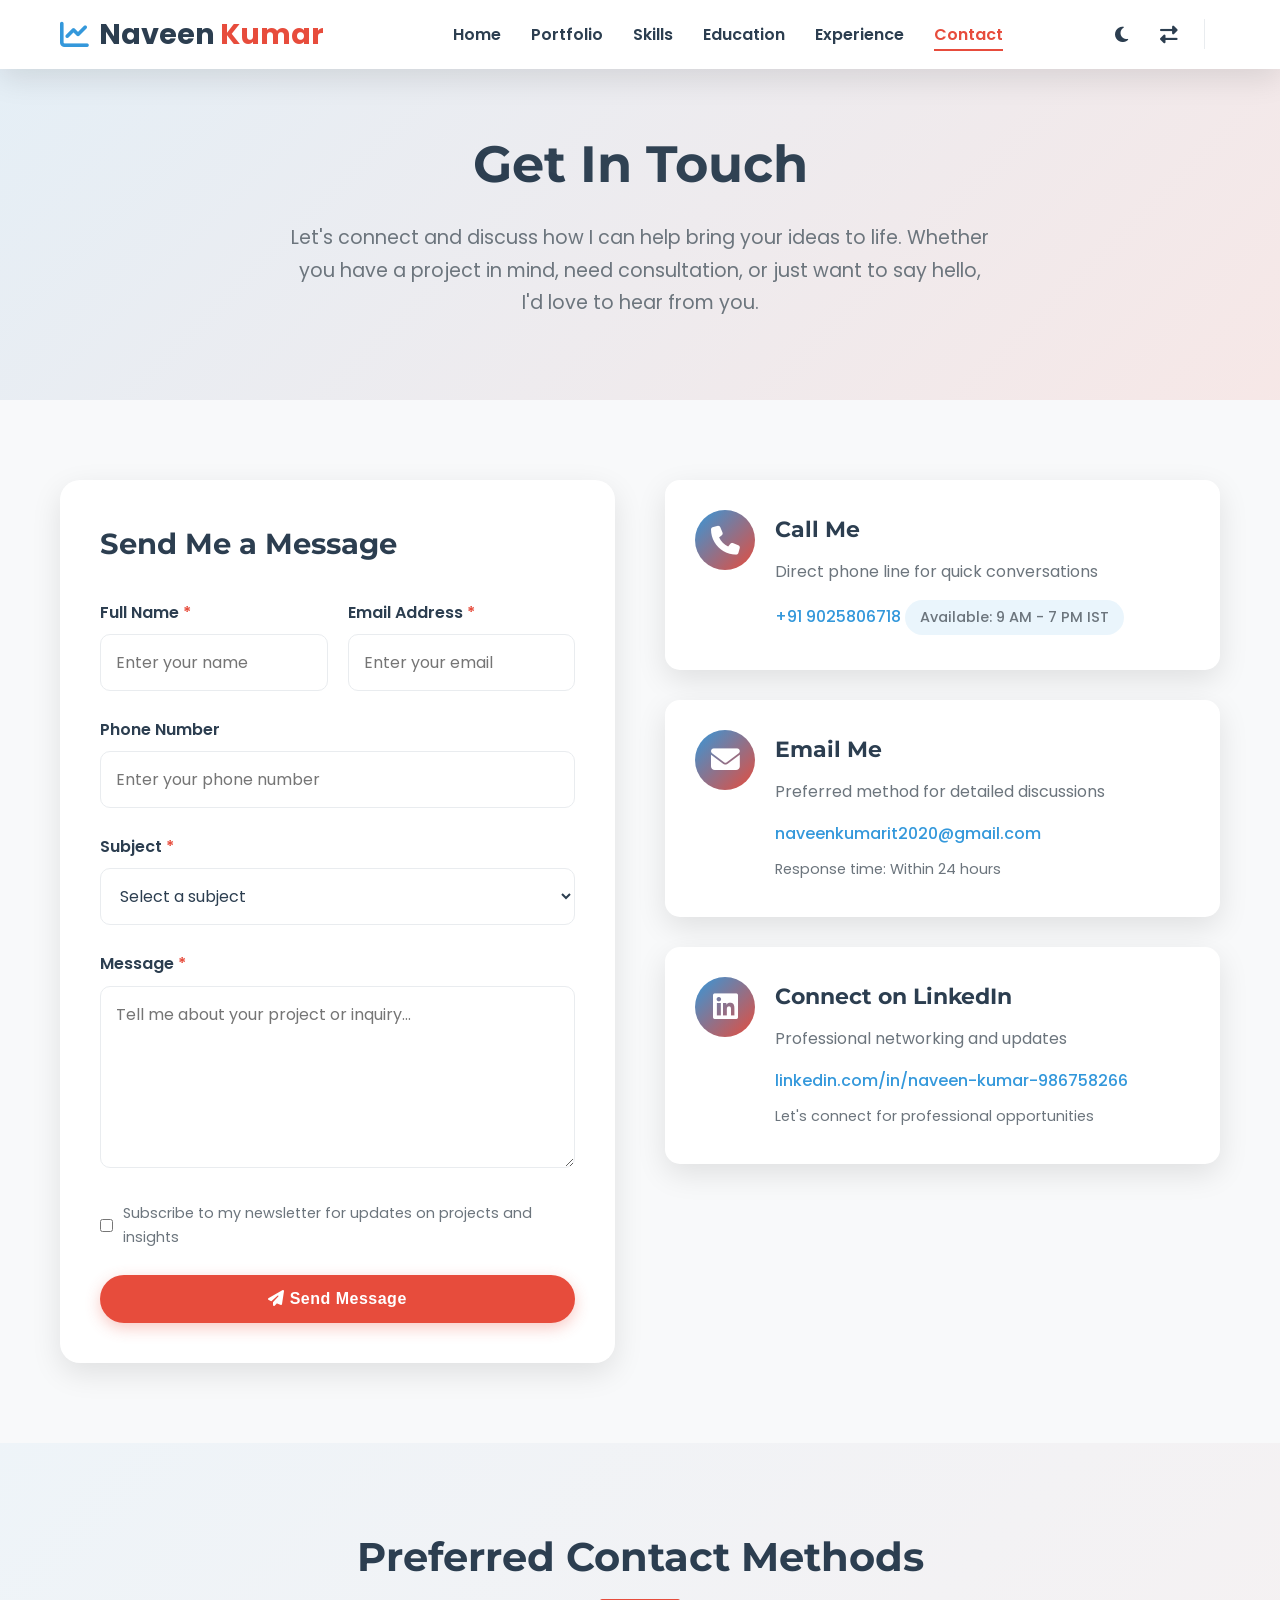
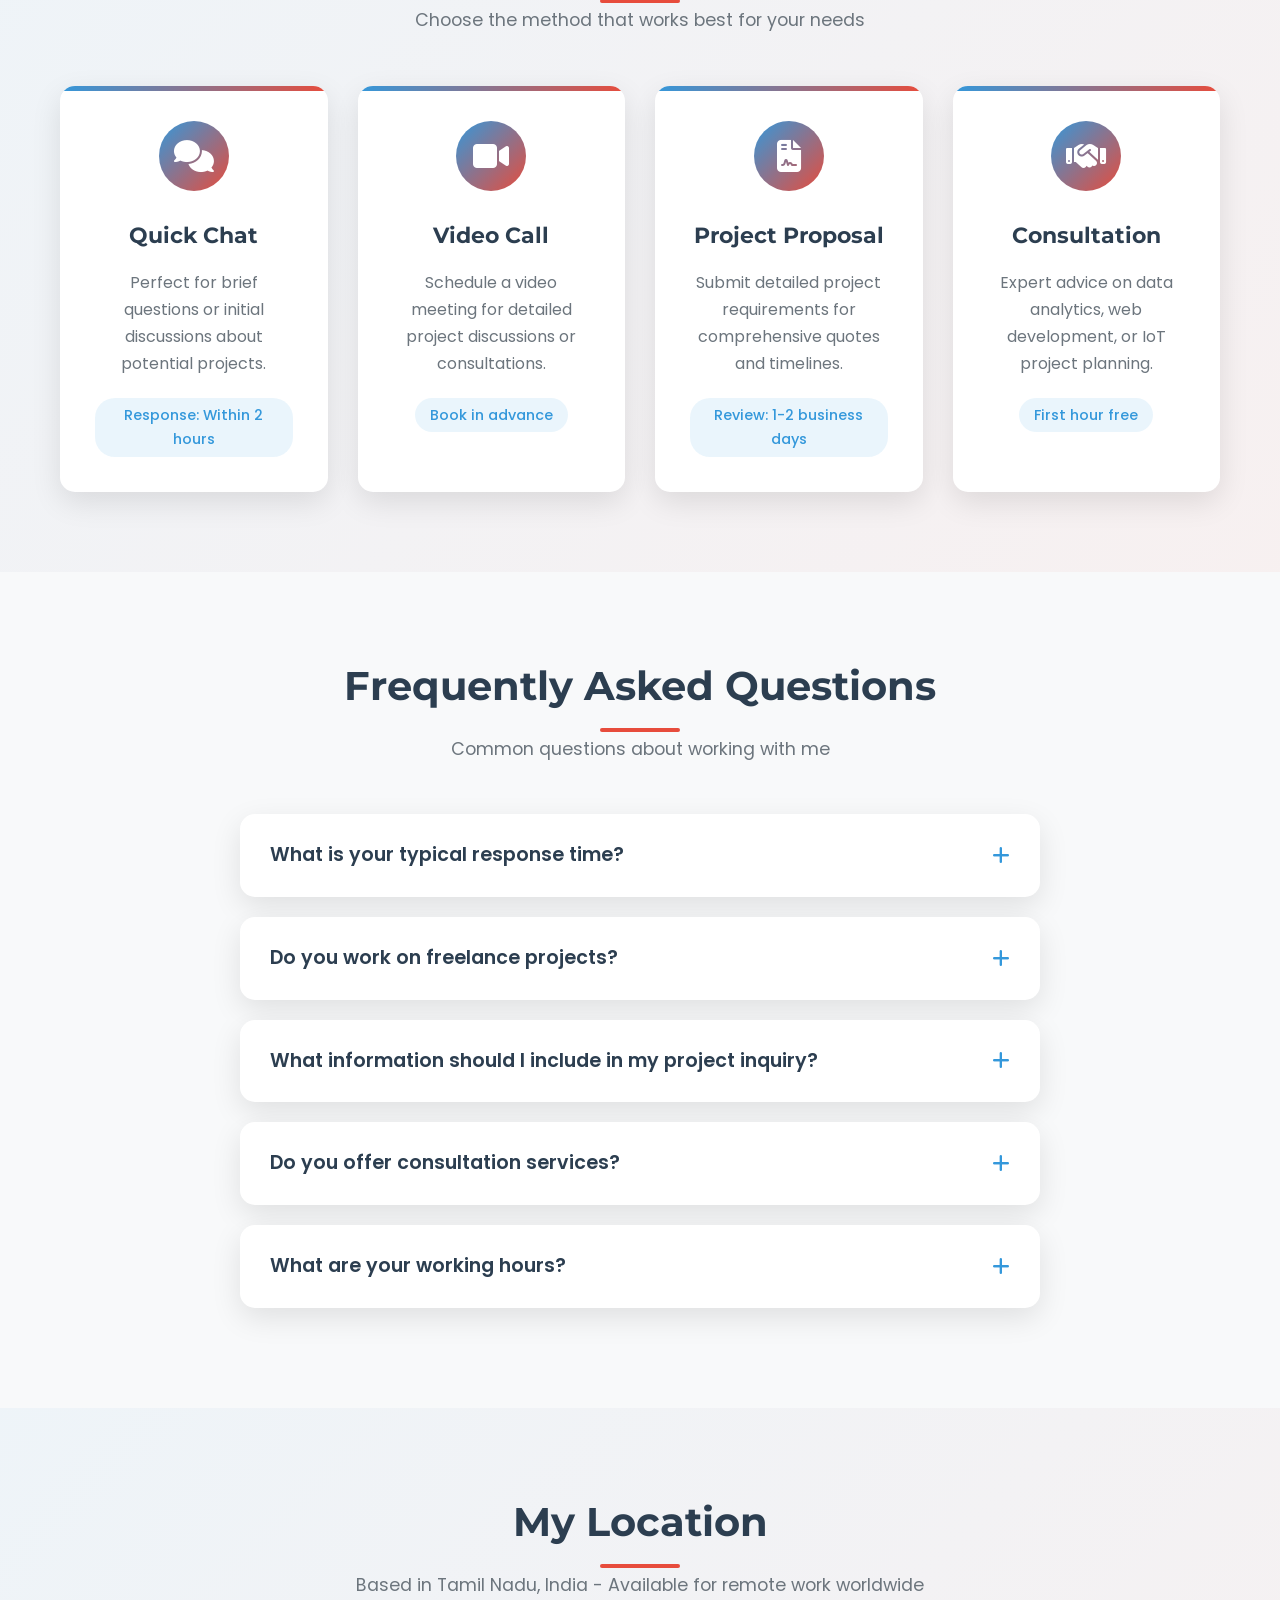
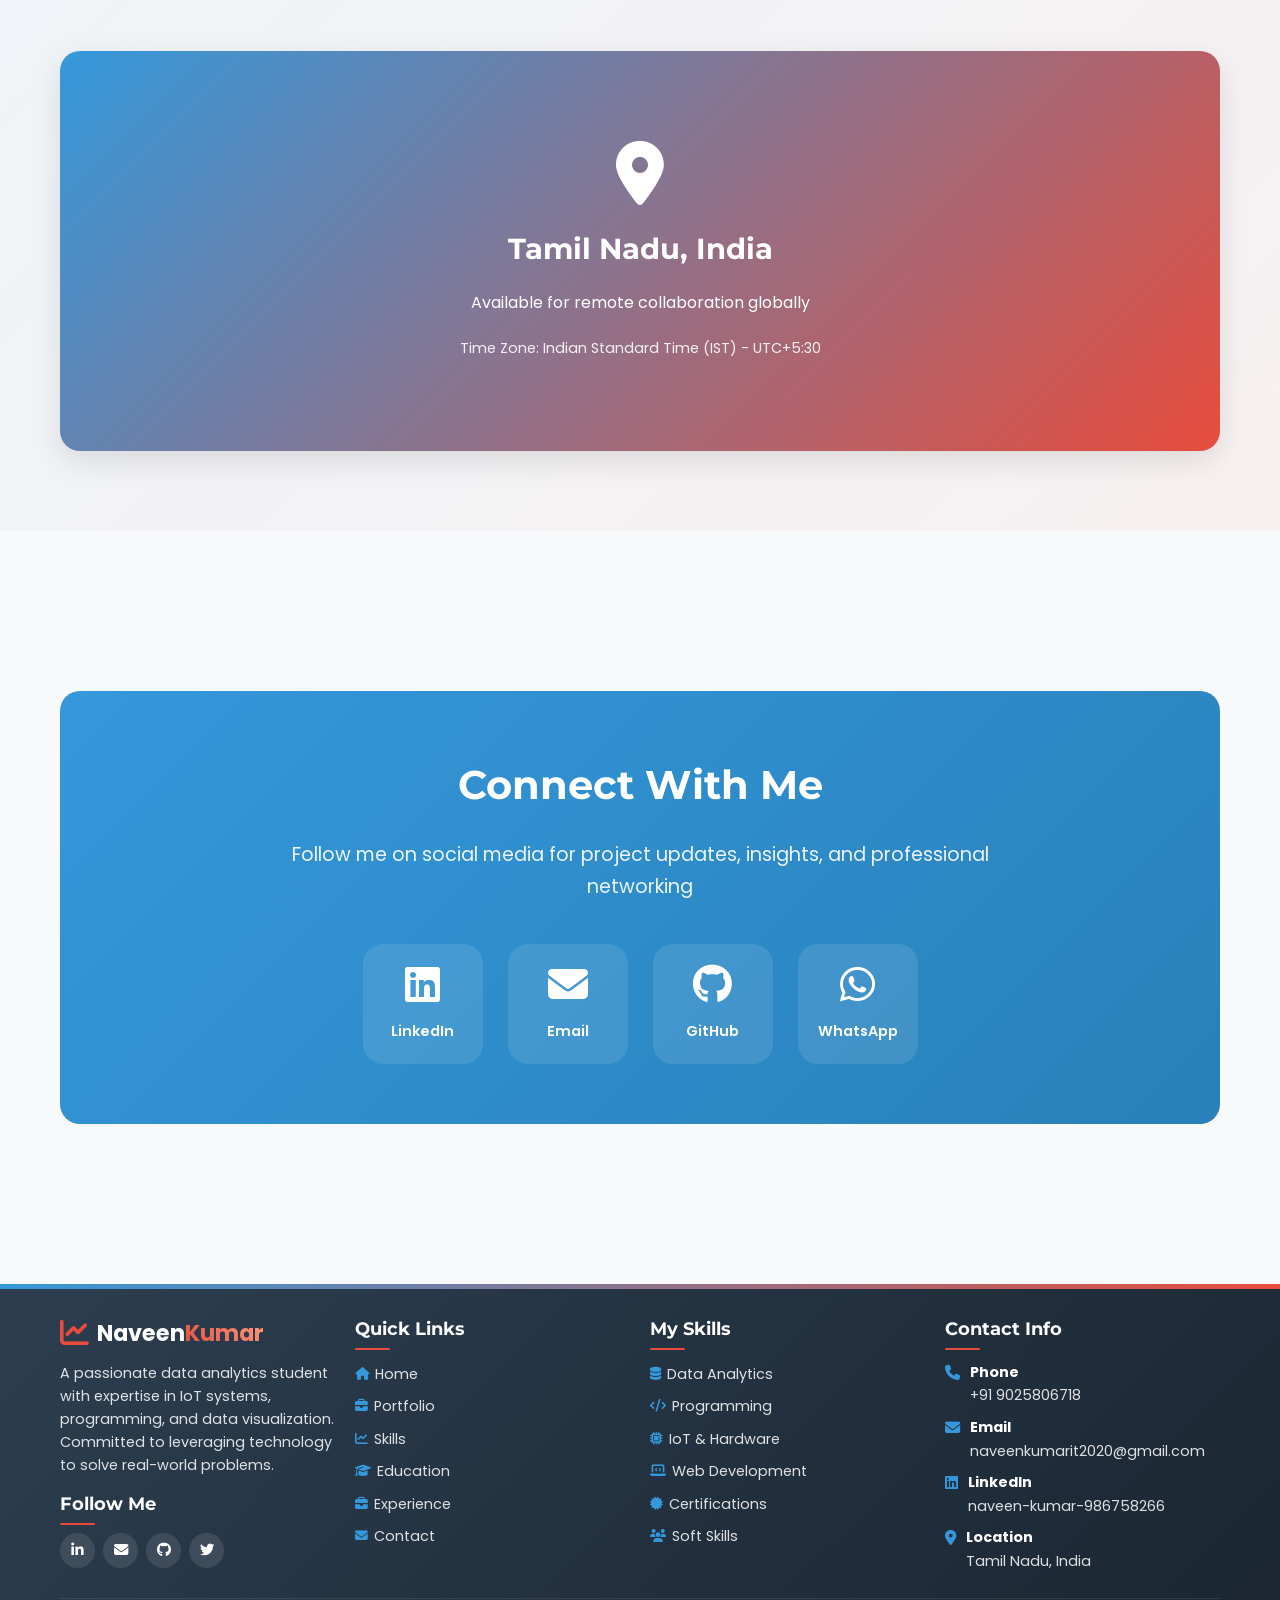
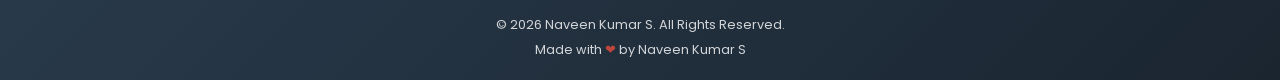
==== contact.html @ 8c33ff73 "first commit" ====
<!DOCTYPE html>
<html lang="en">
<head>
    <meta charset="UTF-8">
    <meta name="viewport" content="width=device-width, initial-scale=1.0">
    <title>Contact | Naveen Kumar S - Get In Touch</title>
    <link rel="stylesheet" href="https://cdnjs.cloudflare.com/ajax/libs/font-awesome/6.4.0/css/all.min.css">
    <link href="https://fonts.googleapis.com/css2?family=Poppins:wght@300;400;500;600;700&family=Montserrat:wght@400;500;600;700&display=swap" rel="stylesheet">
    <style>
        /* Reset and Base Styles */
        * {
            margin: 0;
            padding: 0;
            box-sizing: border-box;
        }
        
        :root {
            --primary: #2c3e50;
            --secondary: #3498db;
            --accent: #e74c3c;
            --light: #f8f9fa;
            --dark: #2c3e50;
            --gray: #6c757d;
            --light-gray: #e9ecef;
            --shadow: 0 10px 30px rgba(0, 0, 0, 0.1);
            --transition: all 0.4s cubic-bezier(0.175, 0.885, 0.32, 1.275);
            --bg-color: #f8f9fa;
            --text-color: #2c3e50;
            --card-bg: #ffffff;
        }
        
        /* Dark Mode Variables */
        [data-theme="dark"] {
            --primary: #3498db;
            --secondary: #2ecc71;
            --accent: #e74c3c;
            --light: #1a1a2e;
            --dark: #ecf0f1;
            --gray: #bdc3c7;
            --light-gray: #2d3436;
            --shadow: 0 10px 30px rgba(0, 0, 0, 0.3);
            --bg-color: #1a1a2e;
            --text-color: #ecf0f1;
            --card-bg: #16213e;
        }
        
        html {
            scroll-behavior: smooth;
        }
        
        body {
            font-family: 'Poppins', sans-serif;
            line-height: 1.7;
            color: var(--text-color);
            background-color: var(--bg-color);
            overflow-x: hidden;
            transition: background-color 0.5s ease, color 0.5s ease;
        }
        
        h1, h2, h3, h4 {
            font-family: 'Montserrat', sans-serif;
            font-weight: 700;
        }
        
        .container {
            width: 100%;
            max-width: 1200px;
            margin: 0 auto;
            padding: 0 20px;
        }
        
        /* Header & Navigation - MATCHING INDEX.HTML */
        header {
            background-color: var(--card-bg);
            box-shadow: var(--shadow);
            position: fixed;
            width: 100%;
            top: 0;
            z-index: 1000;
            backdrop-filter: blur(10px);
            animation: slideDown 0.5s ease;
            transition: background-color 0.5s ease;
        }
        
        @keyframes slideDown {
            from { transform: translateY(-100%); }
            to { transform: translateY(0); }
        }
        
        .header-container {
            display: flex;
            justify-content: space-between;
            align-items: center;
            padding: 10px 20px;
            position: relative;
        }
        
        .logo {
            font-size: 1.8rem;
            font-weight: 700;
            color: var(--primary);
            display: flex;
            align-items: center;
            text-decoration: none;
            z-index: 1002;
            flex-shrink: 0;
        }
        
        .logo span {
            color: var(--accent);
            margin-left: 5px;
        }
        
        body[dir="rtl"] .logo span {
            margin-left: 0;
            margin-right: 5px;
        }
        
        .logo i {
            margin-right: 10px;
            color: var(--secondary);
        }
        
        body[dir="rtl"] .logo i {
            margin-right: 0;
            margin-left: 10px;
        }
        
        /* Right Side Controls */
        .header-right {
            display: flex;
            align-items: center;
            gap: 10px;
        }
        
        /* Controls Container */
        .controls-container {
            display: flex;
            align-items: center;
            gap: 8px;
            margin-right: 15px;
            padding-right: 15px;
            border-right: 1px solid var(--light-gray);
            height: 30px;
        }
        
        body[dir="rtl"] .controls-container {
            margin-right: 0;
            margin-left: 15px;
            padding-right: 0;
            padding-left: 15px;
            border-right: none;
            border-left: 1px solid var(--light-gray);
        }
        
        /* Control Buttons */
        .control-btn {
            background: none;
            border: none;
            color: var(--text-color);
            font-size: 1.1rem;
            cursor: pointer;
            width: 40px;
            height: 40px;
            border-radius: 50%;
            display: flex;
            align-items: center;
            justify-content: center;
            transition: var(--transition);
            position: relative;
        }
        
        .control-btn:hover {
            background-color: rgba(52, 152, 219, 0.1);
            color: var(--secondary);
        }
        
        .control-btn.active {
            background-color: var(--secondary);
            color: white;
        }
        
        .control-btn .tooltip {
            position: absolute;
            bottom: -40px;
            left: 50%;
            transform: translateX(-50%);
            background-color: var(--card-bg);
            color: var(--text-color);
            padding: 5px 10px;
            border-radius: 5px;
            font-size: 0.8rem;
            white-space: nowrap;
            opacity: 0;
            visibility: hidden;
            transition: var(--transition);
            box-shadow: var(--shadow);
            z-index: 1001;
            pointer-events: none;
        }
        
        .control-btn:hover .tooltip {
            opacity: 1;
            visibility: visible;
            bottom: -35px;
        }
        
        /* Theme Toggle Specific */
        .theme-toggle .tooltip {
            content: 'Switch to Dark';
        }
        
        [data-theme="dark"] .theme-toggle .tooltip {
            content: 'Switch to Light';
        }
        
        /* RTL Toggle Specific */
        .rtl-toggle .tooltip {
            content: 'Switch to RTL';
        }
        
        body[dir="rtl"] .rtl-toggle .tooltip {
            content: 'Switch to LTR';
        }
        
        /* Navigation */
        nav {
            display: flex;
            align-items: center;
        }
        
        .nav-menu {
            display: flex;
            list-style: none;
            margin: 0;
            padding: 0;
        }
        
        .nav-menu li {
            margin-left: 35px;
            position: relative;
        }
        
        body[dir="rtl"] .nav-menu li {
            margin-left: 0;
            margin-right: 35px;
        }
        
        .nav-menu a {
            text-decoration: none;
            font-weight: 600;
            color: var(--text-color);
            position: relative;
            padding: 5px 0;
            font-size: 1.05rem;
            transition: var(--transition);
        }
        
        .nav-menu a::after {
            content: '';
            position: absolute;
            bottom: 0;
            left: 0;
            width: 0;
            height: 2px;
            background-color: var(--accent);
            transition: var(--transition);
        }
        
        body[dir="rtl"] .nav-menu a::after {
            left: auto;
            right: 0;
        }
        
        .nav-menu a:hover::after,
        .nav-menu a.active::after {
            width: 100%;
        }
        
        .nav-menu a:hover,
        .nav-menu a.active {
            color: var(--accent);
        }
        
        .hamburger {
            display: none;
            cursor: pointer;
            font-size: 1.5rem;
            color: var(--text-color);
            background: none;
            border: none;
            transition: var(--transition);
            z-index: 1002;
            width: 40px;
            height: 40px;
            border-radius: 50%;
            align-items: center;
            justify-content: center;
        }
        
        .hamburger:hover {
            background-color: rgba(52, 152, 219, 0.1);
            color: var(--secondary);
        }
        
        /* Page Header */
        .page-header {
            padding: 120px 0 80px;
            background: linear-gradient(135deg, rgba(52, 152, 219, 0.1) 0%, rgba(231, 76, 60, 0.1) 100%);
            text-align: center;
            position: relative;
            overflow: hidden;
        }
        
        [data-theme="dark"] .page-header {
            background: linear-gradient(135deg, rgba(52, 152, 219, 0.05) 0%, rgba(231, 76, 60, 0.05) 100%);
        }
        
        .page-header::before {
            content: '';
            position: absolute;
            top: 0;
            left: 0;
            width: 100%;
            height: 100%;
            background: url('data:image/svg+xml,<svg xmlns="http://www.w3.org/2000/svg" viewBox="0 0 100 100" preserveAspectRatio="none"><path d="M0,0 L100,0 L100,100 Z" fill="rgba(255,255,255,0.2)"/></svg>');
            background-size: cover;
            opacity: 0.1;
        }
        
        [data-theme="dark"] .page-header::before {
            opacity: 0.05;
        }
        
        .page-title {
            font-size: 3.2rem;
            margin-bottom: 15px;
            color: var(--primary);
            animation: fadeInUp 0.8s ease;
        }
        
        @keyframes fadeInUp {
            from { 
                opacity: 0; 
                transform: translateY(30px); 
            }
            to { 
                opacity: 1; 
                transform: translateY(0); 
            }
        }
        
        .page-subtitle {
            font-size: 1.2rem;
            color: var(--gray);
            max-width: 700px;
            margin: 0 auto;
            animation: fadeInUp 0.8s ease 0.2s both;
        }
        
        body[dir="rtl"] .page-subtitle {
            text-align: center;
        }
        
        /* Sections */
        .section {
            padding: 80px 0;
        }
        
        .section-light {
            background-color: var(--bg-color);
        }
        
        .section-alt {
            background: linear-gradient(135deg, rgba(52, 152, 219, 0.05) 0%, rgba(231, 76, 60, 0.05) 100%);
        }
        
        [data-theme="dark"] .section-alt {
            background: linear-gradient(135deg, rgba(52, 152, 219, 0.02) 0%, rgba(231, 76, 60, 0.02) 100%);
        }
        
        .section-title {
            font-size: 2.5rem;
            text-align: center;
            margin-bottom: 15px;
            color: var(--primary);
            position: relative;
        }
        
        .section-title::after {
            content: '';
            position: absolute;
            bottom: -12px;
            left: 50%;
            transform: translateX(-50%);
            width: 80px;
            height: 4px;
            background-color: var(--accent);
            border-radius: 2px;
        }
        
        body[dir="rtl"] .section-title::after {
            left: 50%;
            transform: translateX(-50%);
        }
        
        .section-subtitle {
            text-align: center;
            color: var(--gray);
            margin-bottom: 50px;
            font-size: 1.1rem;
            max-width: 700px;
            margin-left: auto;
            margin-right: auto;
        }
        
        /* Contact Main Section */
        .contact-main {
            display: grid;
            grid-template-columns: 1fr 1fr;
            gap: 50px;
            align-items: start;
        }
        
        /* Contact Form */
        .contact-form-container {
            background-color: var(--card-bg);
            border-radius: 20px;
            padding: 40px;
            box-shadow: var(--shadow);
            position: sticky;
            top: 100px;
        }
        
        .form-title {
            font-size: 1.8rem;
            margin-bottom: 30px;
            color: var(--primary);
        }
        
        .form-group {
            margin-bottom: 25px;
        }
        
        .form-label {
            display: block;
            margin-bottom: 8px;
            font-weight: 600;
            color: var(--text-color);
        }
        
        .form-label span {
            color: var(--accent);
        }
        
        .form-control {
            width: 100%;
            padding: 15px;
            border: 1px solid var(--light-gray);
            border-radius: 10px;
            font-size: 1rem;
            transition: var(--transition);
            font-family: 'Poppins', sans-serif;
            background-color: var(--card-bg);
            color: var(--text-color);
        }
        
        .form-control:focus {
            outline: none;
            border-color: var(--secondary);
            box-shadow: 0 0 0 3px rgba(52, 152, 219, 0.1);
        }
        
        textarea.form-control {
            resize: vertical;
            min-height: 150px;
        }
        
        .form-row {
            display: grid;
            grid-template-columns: 1fr 1fr;
            gap: 20px;
        }
        
        body[dir="rtl"] .form-row {
            direction: ltr;
        }
        
        .form-check {
            display: flex;
            align-items: center;
        }
        
        .form-check-input {
            margin-right: 10px;
            cursor: pointer;
        }
        
        .form-check-label {
            color: var(--gray);
            cursor: pointer;
            font-size: 0.9rem;
        }
        
        body[dir="rtl"] .form-check-label {
            margin-right: 30px;
        }
        
        /* Contact Info Cards */
        .contact-info-container {
            display: flex;
            flex-direction: column;
            gap: 30px;
        }
        
        .contact-card {
            background-color: var(--card-bg);
            border-radius: 15px;
            padding: 30px;
            box-shadow: var(--shadow);
            transition: var(--transition);
            display: flex;
            align-items: flex-start;
            gap: 20px;
        }
        
        body[dir="rtl"] .contact-card {
            flex-direction: row-reverse;
            text-align: right;
        }
        
        .contact-card:hover {
            transform: translateY(-10px);
            box-shadow: 0 20px 40px rgba(0, 0, 0, 0.15);
        }
        
        .contact-icon {
            width: 60px;
            height: 60px;
            background: linear-gradient(135deg, var(--secondary), var(--accent));
            border-radius: 50%;
            display: flex;
            align-items: center;
            justify-content: center;
            font-size: 1.8rem;
            color: white;
            flex-shrink: 0;
            transition: var(--transition);
        }
        
        .contact-card:hover .contact-icon {
            transform: rotate(15deg) scale(1.1);
        }
        
        .contact-content h3 {
            font-size: 1.4rem;
            margin-bottom: 10px;
            color: var(--primary);
        }
        
        .contact-content p {
            color: var(--gray);
            margin-bottom: 5px;
        }
        
        .contact-link {
            display: inline-block;
            color: var(--secondary);
            text-decoration: none;
            font-weight: 500;
            margin-top: 10px;
            transition: var(--transition);
        }
        
        .contact-link:hover {
            color: var(--accent);
            transform: translateX(5px);
        }
        
        body[dir="rtl"] .contact-link:hover {
            transform: translateX(-5px);
        }
        
        /* Contact Methods */
        .contact-methods {
            display: grid;
            grid-template-columns: repeat(auto-fit, minmax(250px, 1fr));
            gap: 30px;
        }
        
        .method-card {
            background-color: var(--card-bg);
            border-radius: 15px;
            padding: 35px;
            text-align: center;
            box-shadow: var(--shadow);
            transition: var(--transition);
            position: relative;
            overflow: hidden;
        }
        
        .method-card:hover {
            transform: translateY(-15px);
            box-shadow: 0 25px 50px rgba(0, 0, 0, 0.15);
        }
        
        .method-card::before {
            content: '';
            position: absolute;
            top: 0;
            left: 0;
            width: 100%;
            height: 5px;
            background: linear-gradient(90deg, var(--secondary), var(--accent));
        }
        
        body[dir="rtl"] .method-card::before {
            right: 0;
            left: auto;
        }
        
        .method-icon {
            width: 70px;
            height: 70px;
            background: linear-gradient(135deg, var(--secondary), var(--accent));
            border-radius: 50%;
            display: flex;
            align-items: center;
            justify-content: center;
            margin: 0 auto 25px;
            font-size: 2rem;
            color: white;
            transition: var(--transition);
        }
        
        .method-card:hover .method-icon {
            transform: rotate(15deg) scale(1.1);
        }
        
        .method-title {
            font-size: 1.4rem;
            margin-bottom: 15px;
            color: var(--primary);
        }
        
        .method-desc {
            color: var(--gray);
            margin-bottom: 20px;
        }
        
        .method-time {
            display: inline-block;
            padding: 5px 15px;
            background-color: rgba(52, 152, 219, 0.1);
            color: var(--secondary);
            border-radius: 20px;
            font-size: 0.9rem;
            font-weight: 500;
        }
        
        /* FAQ Section */
        .faq-container {
            max-width: 800px;
            margin: 0 auto;
        }
        
        .faq-item {
            background-color: var(--card-bg);
            border-radius: 15px;
            margin-bottom: 20px;
            overflow: hidden;
            box-shadow: var(--shadow);
            transition: var(--transition);
        }
        
        .faq-item:hover {
            box-shadow: 0 15px 30px rgba(0, 0, 0, 0.15);
        }
        
        .faq-question {
            padding: 25px 30px;
            font-size: 1.2rem;
            font-weight: 600;
            cursor: pointer;
            display: flex;
            justify-content: space-between;
            align-items: center;
            color: var(--primary);
            transition: var(--transition);
        }
        
        .faq-question:hover {
            background-color: rgba(52, 152, 219, 0.05);
        }
        
        .faq-icon {
            color: var(--secondary);
            font-size: 1.2rem;
            transition: var(--transition);
            margin-left: 15px;
        }
        
        body[dir="rtl"] .faq-icon {
            margin-left: 0;
            margin-right: 15px;
        }
        
        .faq-answer {
            padding: 0 30px;
            max-height: 0;
            overflow: hidden;
            transition: max-height 0.5s ease, padding 0.5s ease;
            color: var(--gray);
            line-height: 1.6;
        }
        
        body[dir="rtl"] .faq-answer {
            text-align: right;
        }
        
        .faq-answer.active {
            padding: 0 30px 25px;
            max-height: 500px;
        }
        
        .faq-item.active .faq-icon {
            transform: rotate(45deg);
            color: var(--accent);
        }
        
        /* Map Section */
        .map-section {
            height: 400px;
            border-radius: 20px;
            overflow: hidden;
            box-shadow: var(--shadow);
            position: relative;
        }
        
        .map-placeholder {
            width: 100%;
            height: 100%;
            background: linear-gradient(135deg, var(--secondary), var(--accent));
            display: flex;
            flex-direction: column;
            align-items: center;
            justify-content: center;
            color: white;
            text-align: center;
            padding: 40px;
        }
        
        .map-placeholder i {
            font-size: 4rem;
            margin-bottom: 20px;
        }
        
        .map-placeholder h3 {
            font-size: 1.8rem;
            margin-bottom: 15px;
        }
        
        /* Social Connect */
        .social-connect {
            text-align: center;
            padding: 60px 0;
            background: linear-gradient(135deg, var(--secondary) 0%, #2980b9 100%);
            color: white;
            border-radius: 20px;
            margin: 80px 0;
        }
        
        .social-title {
            font-size: 2.5rem;
            margin-bottom: 20px;
        }
        
        .social-text {
            font-size: 1.2rem;
            margin-bottom: 40px;
            max-width: 700px;
            margin-left: auto;
            margin-right: auto;
            opacity: 0.9;
        }
        
        .social-icons-large {
            display: flex;
            justify-content: center;
            gap: 25px;
            flex-wrap: wrap;
        }
        
        .social-icon-large {
            display: flex;
            flex-direction: column;
            align-items: center;
            justify-content: center;
            width: 120px;
            height: 120px;
            background-color: rgba(255, 255, 255, 0.1);
            border-radius: 20px;
            transition: var(--transition);
            color: white;
            text-decoration: none;
            gap: 15px;
        }
        
        .social-icon-large:hover {
            background-color: white;
            color: var(--secondary);
            transform: translateY(-10px) scale(1.05);
            box-shadow: 0 15px 30px rgba(0, 0, 0, 0.2);
        }
        
        .social-icon-large i {
            font-size: 2.5rem;
        }
        
        .social-icon-large span {
            font-weight: 600;
            font-size: 0.9rem;
        }
        
        .social-icon-large.linkedin:hover {
            color: #0077b5;
        }
        
        .social-icon-large.email:hover {
            color: #ea4335;
        }
        
        .social-icon-large.github:hover {
            color: #333;
        }
        
        .social-icon-large.whatsapp:hover {
            color: #25D366;
        }
        
        /* Buttons */
        .btn {
            display: inline-block;
            padding: 15px 35px;
            background-color: var(--secondary);
            color: white;
            border-radius: 50px;
            font-weight: 600;
            text-decoration: none;
            transition: var(--transition);
            border: none;
            cursor: pointer;
            font-size: 1rem;
            letter-spacing: 0.5px;
            box-shadow: 0 5px 15px rgba(52, 152, 219, 0.3);
        }
        
        .btn:hover {
            background-color: var(--primary);
            transform: translateY(-5px);
            box-shadow: 0 10px 20px rgba(0, 0, 0, 0.15);
        }
        
        .btn-accent {
            background-color: var(--accent);
            box-shadow: 0 5px 15px rgba(231, 76, 60, 0.3);
        }
        
        .btn-accent:hover {
            background-color: #c0392b;
        }
        
        .btn-block {
            width: 100%;
            text-align: center;
        }
        
        /* Form Status */
        .form-status {
            padding: 15px;
            border-radius: 10px;
            margin-top: 20px;
            display: none;
            text-align: center;
        }
        
        .form-status.success {
            background-color: rgba(46, 204, 113, 0.1);
            color: #27ae60;
            border: 1px solid #27ae60;
            display: block;
        }
        
        .form-status.error {
            background-color: rgba(231, 76, 60, 0.1);
            color: #c0392b;
            border: 1px solid #c0392b;
            display: block;
        }
        
        /* Menu Overlay for Mobile */
        .menu-overlay {
            display: none;
            position: fixed;
            top: 0;
            left: 0;
            width: 100%;
            height: 100%;
            background-color: rgba(0, 0, 0, 0.5);
            z-index: 999;
            backdrop-filter: blur(3px);
        }
        
        .menu-overlay.active {
            display: block;
        }
        
        /* Prevent body scroll when menu is open */
        body.menu-open {
            overflow: hidden;
            position: fixed;
            width: 100%;
            height: 100%;
        }
        
        /* Enhanced Footer - UPDATED: Removed newsletter section */
        footer {
            background: linear-gradient(135deg, var(--primary) 0%, #1a2530 100%);
            color: white;
            padding: 30px 0 15px;
            position: relative;
            overflow: hidden;
            text-align: left;
        }
        
        body[dir="rtl"] footer {
            text-align: right;
        }
        
        footer::before {
            content: '';
            position: absolute;
            top: 0;
            left: 0;
            width: 100%;
            height: 5px;
            background: linear-gradient(90deg, var(--secondary), var(--accent));
        }
        
        .footer-wave {
            position: absolute;
            top: -20px;
            left: 0;
            width: 100%;
            height: 20px;
            background: url('data:image/svg+xml,<svg xmlns="http://www.w3.org/2000/svg" viewBox="0 0 1200 120" preserveAspectRatio="none"><path d="M321.39,56.44c58-10.79,114.16-30.13,172-41.86,82.39-16.72,168.19-17.73,250.45-.39C823.78,31,906.67,72,985.66,92.83c70.05,18.48,146.53,26.09,214.34,3V0H0V27.35A600.21,600.21,0,0,0,321.39,56.44Z" fill="%232c3e50"/></svg>');
            background-size: 1200px 100%;
        }
        
        [data-theme="dark"] footer {
            background: linear-gradient(135deg, #0f3460 0%, #1a1a2e 100%);
        }
        
        .footer-container {
            display: grid;
            grid-template-columns: repeat(auto-fit, minmax(220px, 1fr));
            gap: 20px;
            margin-bottom: 15px;
            position: relative;
            z-index: 1;
        }
        
        .footer-col {
            display: flex;
            flex-direction: column;
        }
        
        .footer-logo {
            font-size: 1.4rem;
            font-weight: 700;
            margin-bottom: 10px;
            display: flex;
            align-items: center;
            color: white;
        }
        
        .footer-logo i {
            margin-right: 8px;
            color: var(--accent);
            font-size: 1.8rem;
        }
        
        body[dir="rtl"] .footer-logo i {
            margin-right: 0;
            margin-left: 8px;
        }
        
        .footer-logo span {
            color: var(--accent);
            background: linear-gradient(45deg, var(--accent), #ff9f80);
            -webkit-background-clip: text;
            -webkit-text-fill-color: transparent;
            background-clip: text;
        }
        
        .footer-about p {
            margin-bottom: 12px;
            opacity: 0.85;
            line-height: 1.6;
            font-size: 0.9rem;
        }
        
        .footer-social {
            margin-top: 10px;
        }
        
        .footer-col h3 {
            font-size: 1.1rem;
            margin-bottom: 12px;
            position: relative;
            padding-bottom: 6px;
        }
        
        .footer-col h3::after {
            content: '';
            position: absolute;
            bottom: 0;
            left: 0;
            width: 35px;
            height: 2px;
            background-color: var(--accent);
            border-radius: 2px;
        }
        
        body[dir="rtl"] .footer-col h3::after {
            left: auto;
            right: 0;
        }
        
        .footer-links {
            list-style: none;
        }
        
        .footer-links li {
            margin-bottom: 8px;
        }
        
        .footer-links li a {
            color: rgba(255, 255, 255, 0.85);
            text-decoration: none;
            transition: var(--transition);
            display: flex;
            align-items: center;
            font-size: 0.9rem;
        }
        
        .footer-links li a:hover {
            color: white;
            transform: translateX(4px);
        }
        
        body[dir="rtl"] .footer-links li a:hover {
            transform: translateX(-4px);
        }
        
        .footer-links li a i {
            margin-right: 6px;
            color: var(--secondary);
            font-size: 0.8rem;
            transition: var(--transition);
        }
        
        body[dir="rtl"] .footer-links li a i {
            margin-right: 0;
            margin-left: 6px;
        }
        
        .footer-links li a:hover i {
            color: var(--accent);
            transform: rotate(15deg);
        }
        
        .footer-contact {
            list-style: none;
        }
        
        .footer-contact li {
            margin-bottom: 10px;
            display: flex;
            align-items: flex-start;
        }
        
        .footer-contact li i {
            color: var(--secondary);
            margin-right: 10px;
            font-size: 0.95rem;
            margin-top: 3px;
        }
        
        body[dir="rtl"] .footer-contact li i {
            margin-right: 0;
            margin-left: 10px;
        }
        
        .footer-contact li span {
            color: rgba(255, 255, 255, 0.85);
            line-height: 1.5;
            font-size: 0.9rem;
        }
        
        .footer-contact li span strong {
            color: white;
            display: block;
            margin-bottom: 2px;
            font-size: 0.9rem;
        }
        
        .footer-social h3 {
            font-size: 1.1rem;
            margin-bottom: 8px;
        }
        
        .social-icons {
            display: flex;
            gap: 8px;
            margin-top: 8px;
        }
        
        .social-icon {
            display: flex;
            align-items: center;
            justify-content: center;
            width: 35px;
            height: 35px;
            background-color: rgba(255, 255, 255, 0.1);
            border-radius: 50%;
            transition: var(--transition);
            color: white;
            text-decoration: none;
            font-size: 0.9rem;
        }
        
        .social-icon:hover {
            background-color: var(--accent);
            transform: translateY(-3px) rotate(10deg);
            box-shadow: 0 5px 10px rgba(231, 76, 60, 0.3);
        }
        
        .social-icon.linkedin:hover {
            background-color: #0077b5;
        }
        
        .social-icon.email:hover {
            background-color: #ea4335;
        }
        
        .social-icon.github:hover {
            background-color: #333;
        }
        
        .social-icon.twitter:hover {
            background-color: #1da1f2;
        }
        
        .copyright {
            text-align: center;
            padding-top: 15px;
            border-top: 1px solid rgba(255, 255, 255, 0.1);
            opacity: 0.8;
            font-size: 0.8rem;
            position: relative;
            z-index: 1;
        }
        
        .copyright p {
            margin-bottom: 4px;
        }
        
        .footer-love {
            color: var(--accent);
            animation: heartbeat 1.5s infinite;
        }
        
        @keyframes heartbeat {
            0%, 100% { transform: scale(1); }
            50% { transform: scale(1.1); }
        }
        
        /* Animation Classes */
        .fade-in {
            opacity: 0;
            transform: translateY(30px);
            transition: opacity 0.8s ease, transform 0.8s ease;
        }
        
        .fade-in.visible {
            opacity: 1;
            transform: translateY(0);
        }
        
        /* RESPONSIVE STYLES */
        @media (max-width: 992px) {
            .page-title {
                font-size: 2.5rem;
            }
            
            .contact-main {
                grid-template-columns: 1fr;
                gap: 40px;
            }
            
            .contact-form-container {
                position: static;
            }
            
            .form-row {
                grid-template-columns: 1fr;
                gap: 0;
            }
            
            .social-icon-large {
                width: 100px;
                height: 100px;
            }
        }
        
        @media (max-width: 768px) {
            /* Header adjustments for mobile - FIXED */
            .header-container {
                padding: 10px 12px;
                flex-wrap: nowrap;
            }
            
            .logo {
                font-size: 1.5rem;
                white-space: nowrap;
                overflow: hidden;
                text-overflow: ellipsis;
                flex-shrink: 0;
            }
            
            .header-right {
                order: 3;
                margin-left: auto;
            }
            
            .controls-container {
                margin-right: 8px;
                padding-right: 8px;
                border-right-width: 1px;
                gap: 6px;
            }
            
            body[dir="rtl"] .controls-container {
                margin-right: 0;
                margin-left: 8px;
                padding-right: 0;
                padding-left: 8px;
                border-right: none;
                border-left-width: 1px;
            }
            
            .control-btn {
                width: 36px;
                height: 36px;
                font-size: 1rem;
            }
            
            /* Hide tooltips on mobile */
            .control-btn .tooltip {
                display: none;
            }
            
            /* Show hamburger on mobile - FIXED */
            .hamburger {
                display: flex;
                margin-left: 10px;
            }
            
            body[dir="rtl"] .hamburger {
                margin-left: 0;
                margin-right: 10px;
            }
            
            /* Navigation menu for mobile - FIXED STRUCTURE */
            .nav-menu {
                position: fixed;
                top: 0;
                left: -100%;
                width: 85%;
                max-width: 300px;
                height: 100vh;
                background-color: var(--card-bg);
                flex-direction: column;
                padding: 90px 25px 25px;
                transition: all 0.5s ease;
                z-index: 1001;
                box-shadow: var(--shadow);
                margin: 0;
                overflow-y: auto;
            }
            
            .nav-menu.active {
                left: 0;
            }
            
            body[dir="rtl"] .nav-menu {
                left: auto;
                right: -100%;
            }
            
            body[dir="rtl"] .nav-menu.active {
                left: auto;
                right: 0;
            }
            
            .nav-menu li {
                margin: 0 0 12px 0;
                width: 100%;
            }
            
            .nav-menu a {
                display: block;
                padding: 12px;
                font-size: 1rem;
                border-radius: 8px;
                transition: all 0.3s ease;
                text-align: left;
                width: 100%;
            }
            
            body[dir="rtl"] .nav-menu a {
                text-align: right;
            }
            
            .nav-menu a:hover,
            .nav-menu a.active {
                background-color: rgba(52, 152, 219, 0.1);
                color: var(--secondary);
            }
            
            .nav-menu a::after {
                display: none;
            }
            
            /* Page header mobile */
            .page-header {
                padding: 120px 0 60px;
            }
            
            .page-title {
                font-size: 2rem;
            }
            
            .section-title {
                font-size: 1.8rem;
            }
            
            /* Contact form mobile */
            .contact-form-container,
            .contact-card {
                padding: 25px;
            }
            
            .contact-methods {
                grid-template-columns: 1fr;
            }
            
            .social-connect {
                padding: 40px 20px;
                margin: 60px 0;
            }
            
            .social-icons-large {
                gap: 15px;
            }
            
            .social-icon-large {
                width: 90px;
                height: 90px;
            }
            
            .social-icon-large i {
                font-size: 2rem;
            }
            
            .social-icon-large span {
                font-size: 0.85rem;
            }
            
            /* Footer mobile */
            .footer-container {
                grid-template-columns: 1fr;
                gap: 20px;
            }
        }
        
        /* Desktop Styles - Hide hamburger */
        @media (min-width: 769px) {
            .hamburger {
                display: none !important;
            }
            
            .nav-menu {
                display: flex !important;
                position: static;
                height: auto;
                flex-direction: row;
                padding: 0;
                background: transparent;
                box-shadow: none;
                width: auto;
            }
            
            .nav-menu li {
                margin-left: 30px;
            }
            
            body[dir="rtl"] .nav-menu li {
                margin-left: 0;
                margin-right: 30px;
            }
            
            .nav-menu a {
                padding: 5px 0;
                font-size: 1rem;
                border-radius: 0;
            }
            
            .nav-menu a:hover,
            .nav-menu a.active {
                background-color: transparent;
            }
            
            .nav-menu a::after {
                display: block;
            }
        }
        
        @media (max-width: 576px) {
            .page-header {
                padding: 100px 0 50px;
            }
            
            .page-title {
                font-size: 1.8rem;
            }
            
            .page-subtitle {
                font-size: 1rem;
            }
            
            .section {
                padding: 60px 0;
            }
            
            .contact-form-container,
            .contact-card,
            .method-card {
                padding: 20px;
            }
            
            .form-title {
                font-size: 1.5rem;
            }
            
            .social-connect {
                padding: 30px 15px;
                margin: 40px 0;
            }
            
            .social-title {
                font-size: 1.8rem;
            }
            
            .social-text {
                font-size: 1rem;
            }
            
            .social-icons-large {
                gap: 10px;
            }
            
            .social-icon-large {
                width: 80px;
                height: 80px;
            }
            
            .social-icon-large i {
                font-size: 1.8rem;
            }
            
            .section-title {
                font-size: 1.6rem;
            }
            
            .header-container {
                padding: 8px 10px;
            }
            
            .logo {
                font-size: 1.3rem;
            }
            
            .control-btn {
                width: 32px;
                height: 32px;
                font-size: 0.9rem;
            }
            
            .controls-container {
                margin-right: 5px;
                padding-right: 5px;
                gap: 4px;
            }
            
            /* Footer mobile small */
            footer {
                padding: 25px 0 10px;
            }
            
            .footer-container {
                gap: 15px;
                margin-bottom: 10px;
            }
            
            .footer-col h3 {
                margin-bottom: 12px;
            }
            
            .copyright {
                padding-top: 15px;
                font-size: 0.75rem;
            }
        }
        
        @media (max-width: 400px) {
            .nav-menu {
                width: 90%;
                padding: 80px 20px 20px;
            }
            
            .header-container {
                padding: 8px 10px;
            }
            
            .logo {
                font-size: 1.2rem;
            }
            
            .page-title {
                font-size: 1.6rem;
            }
            
            .contact-methods {
                grid-template-columns: 1fr;
            }
            
            .method-card {
                padding: 20px 15px;
            }
        }
    </style>
</head>
<body data-theme="light">
    <!-- Header - FIXED STRUCTURE -->
    <header>
        <div class="header-container container">
            <a href="index.html" class="logo">
                <i class="fas fa-chart-line"></i>Naveen<span>Kumar</span>
            </a>
            
            <nav>
                <ul class="nav-menu" id="navMenu">
                    <li><a href="index.html">Home</a></li>
                    <li><a href="portfolio.html">Portfolio</a></li>
                    <li><a href="skills.html">Skills</a></li>
                    <li><a href="education.html">Education</a></li>
                    <li><a href="experience.html">Experience</a></li>
                    <li><a href="contact.html" class="active">Contact</a></li>
                </ul>
            </nav>
            
            <div class="header-right">
                <div class="controls-container">
                    <!-- Theme toggle button -->
                    <button class="control-btn theme-toggle" id="themeToggle" title="Toggle Dark/Light Mode">
                        <i class="fas fa-moon"></i>
                        <span class="tooltip">Switch to Dark</span>
                    </button>
                    
                    <button class="control-btn rtl-toggle" id="rtlToggle" title="Toggle RTL/LTR">
                        <i class="fas fa-exchange-alt"></i>
                        <span class="tooltip">Switch to RTL</span>
                    </button>
                </div>
                
                <button class="hamburger" id="hamburger" aria-label="Menu">
                    <i class="fas fa-bars"></i>
                </button>
            </div>
        </div>
    </header>

    <!-- Menu Overlay for Mobile -->
    <div class="menu-overlay" id="menuOverlay"></div>

    <!-- Page Header -->
    <section class="page-header">
        <div class="container">
            <h1 class="page-title">Get In Touch</h1>
            <p class="page-subtitle">Let's connect and discuss how I can help bring your ideas to life. Whether you have a project in mind, need consultation, or just want to say hello, I'd love to hear from you.</p>
        </div>
    </section>

    <!-- Contact Main Section -->
    <section class="section section-light" id="contact-form">
        <div class="container">
            <div class="contact-main">
                <!-- Contact Form -->
                <div class="contact-form-container">
                    <h2 class="form-title">Send Me a Message</h2>
                    <form id="contactForm">
                        <div class="form-row">
                            <div class="form-group">
                                <label for="name" class="form-label">Full Name <span>*</span></label>
                                <input type="text" id="name" class="form-control" placeholder="Enter your name" required>
                            </div>
                            <div class="form-group">
                                <label for="email" class="form-label">Email Address <span>*</span></label>
                                <input type="email" id="email" class="form-control" placeholder="Enter your email" required>
                            </div>
                        </div>
                        
                        <div class="form-group">
                            <label for="phone" class="form-label">Phone Number</label>
                            <input type="tel" id="phone" class="form-control" placeholder="Enter your phone number">
                        </div>
                        
                        <div class="form-group">
                            <label for="subject" class="form-label">Subject <span>*</span></label>
                            <select id="subject" class="form-control" required>
                                <option value="" disabled selected>Select a subject</option>
                                <option value="project">Project Inquiry</option>
                                <option value="collaboration">Collaboration Opportunity</option>
                                <option value="freelance">Freelance Work</option>
                                <option value="consultation">Consultation</option>
                                <option value="other">Other</option>
                            </select>
                        </div>
                        
                        <div class="form-group">
                            <label for="message" class="form-label">Message <span>*</span></label>
                            <textarea id="message" class="form-control" rows="6" placeholder="Tell me about your project or inquiry..." required></textarea>
                        </div>
                        
                        <div class="form-group">
                            <div class="form-check">
                                <input type="checkbox" id="newsletter" class="form-check-input">
                                <label for="newsletter" class="form-check-label">
                                    Subscribe to my newsletter for updates on projects and insights
                                </label>
                            </div>
                        </div>
                        
                        <button type="submit" class="btn btn-accent btn-block">
                            <i class="fas fa-paper-plane"></i> Send Message
                        </button>
                        
                        <div class="form-status" id="formStatus"></div>
                    </form>
                </div>
                
                <!-- Contact Information -->
                <div class="contact-info-container">
                    <div class="contact-card fade-in">
                        <div class="contact-icon">
                            <i class="fas fa-phone"></i>
                        </div>
                        <div class="contact-content">
                            <h3>Call Me</h3>
                            <p>Direct phone line for quick conversations</p>
                            <a href="tel:+919025806718" class="contact-link">+91 9025806718</a>
                            <p class="method-time" style="margin-top: 10px;">Available: 9 AM - 7 PM IST</p>
                        </div>
                    </div>
                    
                    <div class="contact-card fade-in">
                        <div class="contact-icon">
                            <i class="fas fa-envelope"></i>
                        </div>
                        <div class="contact-content">
                            <h3>Email Me</h3>
                            <p>Preferred method for detailed discussions</p>
                            <a href="mailto:naveenkumarit2020@gmail.com" class="contact-link">naveenkumarit2020@gmail.com</a>
                            <p style="margin-top: 10px; font-size: 0.9rem;">Response time: Within 24 hours</p>
                        </div>
                    </div>
                    
                    <div class="contact-card fade-in">
                        <div class="contact-icon">
                            <i class="fab fa-linkedin"></i>
                        </div>
                        <div class="contact-content">
                            <h3>Connect on LinkedIn</h3>
                            <p>Professional networking and updates</p>
                            <a href="https://www.linkedin.com/in/naveen-kumar-986758266/" target="_blank" class="contact-link">linkedin.com/in/naveen-kumar-986758266</a>
                            <p style="margin-top: 10px; font-size: 0.9rem;">Let's connect for professional opportunities</p>
                        </div>
                    </div>
                </div>
            </div>
        </div>
    </section>

    <!-- Contact Methods Section -->
    <section class="section section-alt" id="contact-methods">
        <div class="container">
            <h2 class="section-title fade-in">Preferred Contact Methods</h2>
            <p class="section-subtitle fade-in">Choose the method that works best for your needs</p>
            
            <div class="contact-methods">
                <div class="method-card fade-in">
                    <div class="method-icon">
                        <i class="fas fa-comments"></i>
                    </div>
                    <h3 class="method-title">Quick Chat</h3>
                    <p class="method-desc">Perfect for brief questions or initial discussions about potential projects.</p>
                    <div class="method-time">Response: Within 2 hours</div>
                </div>
                
                <div class="method-card fade-in">
                    <div class="method-icon">
                        <i class="fas fa-video"></i>
                    </div>
                    <h3 class="method-title">Video Call</h3>
                    <p class="method-desc">Schedule a video meeting for detailed project discussions or consultations.</p>
                    <div class="method-time">Book in advance</div>
                </div>
                
                <div class="method-card fade-in">
                    <div class="method-icon">
                        <i class="fas fa-file-contract"></i>
                    </div>
                    <h3 class="method-title">Project Proposal</h3>
                    <p class="method-desc">Submit detailed project requirements for comprehensive quotes and timelines.</p>
                    <div class="method-time">Review: 1-2 business days</div>
                </div>
                
                <div class="method-card fade-in">
                    <div class="method-icon">
                        <i class="fas fa-handshake"></i>
                    </div>
                    <h3 class="method-title">Consultation</h3>
                    <p class="method-desc">Expert advice on data analytics, web development, or IoT project planning.</p>
                    <div class="method-time">First hour free</div>
                </div>
            </div>
        </div>
    </section>

    <!-- FAQ Section -->
    <section class="section section-light" id="faq">
        <div class="container">
            <h2 class="section-title fade-in">Frequently Asked Questions</h2>
            <p class="section-subtitle fade-in">Common questions about working with me</p>
            
            <div class="faq-container">
                <div class="faq-item fade-in">
                    <div class="faq-question">
                        What is your typical response time?
                        <i class="fas fa-plus faq-icon"></i>
                    </div>
                    <div class="faq-answer">
                        <p>I typically respond to emails within 24 hours. For urgent matters, phone calls are the fastest way to reach me. Response times may vary based on current project commitments, but I strive to acknowledge all inquiries within one business day.</p>
                    </div>
                </div>
                
                <div class="faq-item fade-in">
                    <div class="faq-question">
                        Do you work on freelance projects?
                        <i class="fas fa-plus faq-icon"></i>
                    </div>
                    <div class="faq-answer">
                        <p>Yes, I accept freelance projects in data analytics, web development, and IoT solutions. I prefer projects that align with my expertise and allow for meaningful contribution. Please share your project details through the contact form for a preliminary discussion.</p>
                    </div>
                </div>
                
                <div class="faq-item fade-in">
                    <div class="faq-question">
                        What information should I include in my project inquiry?
                        <i class="fas fa-plus faq-icon"></i>
                    </div>
                    <div class="faq-answer">
                        <p>For the best response, please include: Project overview, objectives, timeline, budget range, and specific requirements. The more details you provide initially, the better I can understand your needs and provide accurate information about how I can help.</p>
                    </div>
                </div>
                
                <div class="faq-item fade-in">
                    <div class="faq-question">
                        Do you offer consultation services?
                        <i class="fas fa-plus faq-icon"></i>
                    </div>
                    <div class="faq-answer">
                        <p>Yes, I offer consultation services in data analytics strategy, web development planning, and IoT project design. The first consultation hour is free to discuss your needs and determine how I can best assist you.</p>
                    </div>
                </div>
                
                <div class="faq-item fade-in">
                    <div class="faq-question">
                        What are your working hours?
                        <i class="fas fa-plus faq-icon"></i>
                    </div>
                    <div class="faq-answer">
                        <p>My standard working hours are 9:00 AM to 7:00 PM IST (Indian Standard Time), Monday through Saturday. I'm available for scheduled meetings outside these hours with prior arrangement.</p>
                    </div>
                </div>
            </div>
        </div>
    </section>

    <!-- Map Section -->
    <section class="section section-alt" id="location">
        <div class="container">
            <h2 class="section-title fade-in">My Location</h2>
            <p class="section-subtitle fade-in">Based in Tamil Nadu, India - Available for remote work worldwide</p>
            
            <div class="map-section fade-in">
                <div class="map-placeholder">
                    <i class="fas fa-map-marker-alt"></i>
                    <h3>Tamil Nadu, India</h3>
                    <p>Available for remote collaboration globally</p>
                    <p style="margin-top: 20px; font-size: 0.9rem; opacity: 0.9;">Time Zone: Indian Standard Time (IST) - UTC+5:30</p>
                </div>
            </div>
        </div>
    </section>

    <!-- Social Connect Section -->
    <section class="section" id="social-connect">
        <div class="container">
            <div class="social-connect">
                <h2 class="social-title">Connect With Me</h2>
                <p class="social-text">Follow me on social media for project updates, insights, and professional networking</p>
                
                <div class="social-icons-large">
                    <a href="https://www.linkedin.com/in/naveen-kumar-986758266/" class="social-icon-large linkedin" target="_blank">
                        <i class="fab fa-linkedin"></i>
                        <span>LinkedIn</span>
                    </a>
                    
                    <a href="mailto:naveenkumarit2020@gmail.com" class="social-icon-large email">
                        <i class="fas fa-envelope"></i>
                        <span>Email</span>
                    </a>
                    
                    <a href="#" class="social-icon-large github">
                        <i class="fab fa-github"></i>
                        <span>GitHub</span>
                    </a>
                    
                    <a href="https://wa.me/919025806718" class="social-icon-large whatsapp" target="_blank">
                        <i class="fab fa-whatsapp"></i>
                        <span>WhatsApp</span>
                    </a>
                </div>
            </div>
        </div>
    </section>

    <!-- Enhanced Footer - UPDATED: Newsletter section removed -->
    <footer>
        <div class="footer-wave"></div>
        <div class="container">
            <div class="footer-container">
                <div class="footer-col">
                    <div class="footer-logo">
                        <i class="fas fa-chart-line"></i>Naveen<span>Kumar</span>
                    </div>
                    <div class="footer-about">
                        <p>A passionate data analytics student with expertise in IoT systems, programming, and data visualization. Committed to leveraging technology to solve real-world problems.</p>
                        <div class="footer-social">
                            <h3>Follow Me</h3>
                            <div class="social-icons">
                                <a href="https://www.linkedin.com/in/naveen-kumar-986758266/" class="social-icon linkedin" target="_blank" title="LinkedIn">
                                    <i class="fab fa-linkedin-in"></i>
                                </a>
                                <a href="mailto:naveenkumarit2020@gmail.com" class="social-icon email" title="Email">
                                    <i class="fas fa-envelope"></i>
                                </a>
                                <a href="#" class="social-icon github" title="GitHub">
                                    <i class="fab fa-github"></i>
                                </a>
                                <a href="#" class="social-icon twitter" title="Twitter">
                                    <i class="fab fa-twitter"></i>
                                </a>
                            </div>
                        </div>
                    </div>
                </div>
                
                <div class="footer-col">
                    <h3>Quick Links</h3>
                    <ul class="footer-links">
                        <li><a href="index.html"><i class="fas fa-home"></i> Home</a></li>
                        <li><a href="portfolio.html"><i class="fas fa-briefcase"></i> Portfolio</a></li>
                        <li><a href="skills.html"><i class="fas fa-chart-line"></i> Skills</a></li>
                        <li><a href="education.html"><i class="fas fa-graduation-cap"></i> Education</a></li>
                        <li><a href="experience.html"><i class="fas fa-briefcase"></i> Experience</a></li>
                        <li><a href="contact.html"><i class="fas fa-envelope"></i> Contact</a></li>
                    </ul>
                </div>
                
                <div class="footer-col">
                    <h3>My Skills</h3>
                    <ul class="footer-links">
                        <li><a href="skills.html#technical-skills"><i class="fas fa-database"></i> Data Analytics</a></li>
                        <li><a href="skills.html#technical-skills"><i class="fas fa-code"></i> Programming</a></li>
                        <li><a href="skills.html#tools-technologies"><i class="fas fa-microchip"></i> IoT & Hardware</a></li>
                        <li><a href="skills.html#tools-technologies"><i class="fas fa-laptop-code"></i> Web Development</a></li>
                        <li><a href="skills.html#certifications"><i class="fas fa-certificate"></i> Certifications</a></li>
                        <li><a href="skills.html#soft-skills"><i class="fas fa-users"></i> Soft Skills</a></li>
                    </ul>
                </div>
                
                <div class="footer-col">
                    <h3>Contact Info</h3>
                    <ul class="footer-contact">
                        <li>
                            <i class="fas fa-phone"></i>
                            <span>
                                <strong>Phone</strong>
                                +91 9025806718
                            </span>
                        </li>
                        <li>
                            <i class="fas fa-envelope"></i>
                            <span>
                                <strong>Email</strong>
                                naveenkumarit2020@gmail.com
                            </span>
                        </li>
                        <li>
                            <i class="fab fa-linkedin"></i>
                            <span>
                                <strong>LinkedIn</strong>
                                naveen-kumar-986758266
                            </span>
                        </li>
                        <li>
                            <i class="fas fa-map-marker-alt"></i>
                            <span>
                                <strong>Location</strong>
                                Tamil Nadu, India
                            </span>
                        </li>
                    </ul>
                </div>
            </div>
            
            <div class="copyright">
                <p>&copy; <span id="currentYear"></span> Naveen Kumar S. All Rights Reserved.</p>
                <p>Made with <span class="footer-love">❤</span> by Naveen Kumar S</p>
            </div>
        </div>
    </footer>

    <!-- JavaScript -->
    <script>
        // DOM Elements
        const themeToggle = document.getElementById('themeToggle');
        const rtlToggle = document.getElementById('rtlToggle');
        const hamburger = document.getElementById('hamburger');
        const navMenu = document.getElementById('navMenu');
        const menuOverlay = document.getElementById('menuOverlay');
        const body = document.body;
        const currentYear = document.getElementById('currentYear');
        
        // Current Year
        currentYear.textContent = new Date().getFullYear();
        
        // Theme Toggle
        themeToggle.addEventListener('click', () => {
            const isDark = body.getAttribute('data-theme') === 'dark';
            body.setAttribute('data-theme', isDark ? 'light' : 'dark');
            themeToggle.querySelector('i').className = isDark ? 'fas fa-moon' : 'fas fa-sun';
            themeToggle.querySelector('.tooltip').textContent = isDark ? 'Switch to Dark' : 'Switch to Light';
            localStorage.setItem('theme', isDark ? 'light' : 'dark');
        });
        
        // Load saved theme
        const savedTheme = localStorage.getItem('theme') || 'light';
        body.setAttribute('data-theme', savedTheme);
        themeToggle.querySelector('i').className = savedTheme === 'dark' ? 'fas fa-sun' : 'fas fa-moon';
        themeToggle.querySelector('.tooltip').textContent = savedTheme === 'dark' ? 'Switch to Light' : 'Switch to Dark';
        
        // RTL Toggle
        rtlToggle.addEventListener('click', () => {
            const isRTL = body.getAttribute('dir') === 'rtl';
            body.setAttribute('dir', isRTL ? 'ltr' : 'rtl');
            rtlToggle.querySelector('.tooltip').textContent = isRTL ? 'Switch to LTR' : 'Switch to RTL';
            localStorage.setItem('dir', isRTL ? 'ltr' : 'rtl');
        });
        
        // Load saved RTL setting
        const savedDir = localStorage.getItem('dir') || 'ltr';
        body.setAttribute('dir', savedDir);
        rtlToggle.querySelector('.tooltip').textContent = savedDir === 'rtl' ? 'Switch to LTR' : 'Switch to RTL';
        
        // Hamburger Menu Toggle - FIXED FUNCTIONALITY
        hamburger.addEventListener('click', (e) => {
            e.stopPropagation();
            navMenu.classList.toggle('active');
            menuOverlay.classList.toggle('active');
            body.classList.toggle('menu-open');
        });
        
        // Close menu when clicking overlay
        menuOverlay.addEventListener('click', () => {
            navMenu.classList.remove('active');
            menuOverlay.classList.remove('active');
            body.classList.remove('menu-open');
        });
        
        // Close menu when clicking a link (mobile)
        document.querySelectorAll('.nav-menu a').forEach(link => {
            link.addEventListener('click', () => {
                navMenu.classList.remove('active');
                menuOverlay.classList.remove('active');
                body.classList.remove('menu-open');
            });
        });
        
        // Close menu when pressing Escape key
        document.addEventListener('keydown', (e) => {
            if (e.key === 'Escape') {
                navMenu.classList.remove('active');
                menuOverlay.classList.remove('active');
                body.classList.remove('menu-open');
            }
        });
        
        // Animation on scroll
        const fadeElements = document.querySelectorAll('.fade-in');
        
        const fadeInOnScroll = () => {
            fadeElements.forEach(element => {
                const elementTop = element.getBoundingClientRect().top;
                const elementVisible = 150;
                
                if (elementTop < window.innerHeight - elementVisible) {
                    element.classList.add('visible');
                }
            });
        };
        
        // Initial check
        fadeInOnScroll();
        
        // Check on scroll
        window.addEventListener('scroll', fadeInOnScroll);
        
        // FAQ Toggle
        const faqQuestions = document.querySelectorAll('.faq-question');
        faqQuestions.forEach(question => {
            question.addEventListener('click', function() {
                const faqItem = this.parentElement;
                const answer = this.nextElementSibling;
                const icon = this.querySelector('.faq-icon');
                
                // Close other open FAQs
                document.querySelectorAll('.faq-item').forEach(item => {
                    if (item !== faqItem && item.classList.contains('active')) {
                        item.classList.remove('active');
                        item.querySelector('.faq-answer').classList.remove('active');
                        item.querySelector('.faq-icon').style.transform = 'rotate(0)';
                        item.querySelector('.faq-icon').style.color = '';
                    }
                });
                
                // Toggle current FAQ
                faqItem.classList.toggle('active');
                answer.classList.toggle('active');
                
                if (faqItem.classList.contains('active')) {
                    icon.style.transform = 'rotate(45deg)';
                    icon.style.color = 'var(--accent)';
                } else {
                    icon.style.transform = 'rotate(0)';
                    icon.style.color = '';
                }
            });
        });
        
        // Contact Form Submission
        const contactForm = document.getElementById('contactForm');
        const formStatus = document.getElementById('formStatus');
        
        if (contactForm) {
            contactForm.addEventListener('submit', function(e) {
                e.preventDefault();
                
                // Get form values
                const name = document.getElementById('name').value.trim();
                const email = document.getElementById('email').value.trim();
                const phone = document.getElementById('phone').value.trim();
                const subject = document.getElementById('subject').value;
                const message = document.getElementById('message').value.trim();
                
                // Simple validation
                if (!name || !email || !subject || !message) {
                    formStatus.textContent = 'Please fill in all required fields.';
                    formStatus.className = 'form-status error';
                    return;
                }
                
                if (!isValidEmail(email)) {
                    formStatus.textContent = 'Please enter a valid email address.';
                    formStatus.className = 'form-status error';
                    return;
                }
                
                // Simulate form submission
                formStatus.textContent = 'Sending your message...';
                formStatus.className = 'form-status';
                
                setTimeout(() => {
                    // Show success message
                    formStatus.textContent = `Thank you, ${name}! Your message has been sent successfully. I'll get back to you at ${email} within 24 hours.`;
                    formStatus.className = 'form-status success';
                    
                    // Reset form
                    contactForm.reset();
                    
                    // Scroll to status message
                    formStatus.scrollIntoView({ behavior: 'smooth', block: 'center' });
                    
                    // Clear status after 10 seconds
                    setTimeout(() => {
                        formStatus.className = 'form-status';
                    }, 10000);
                }, 2000);
            });
        }
        
        // Email validation function
        function isValidEmail(email) {
            const re = /^[^\s@]+@[^\s@]+\.[^\s@]+$/;
            return re.test(email);
        }
        
        // Tooltip positioning on hover
        document.querySelectorAll('.control-btn').forEach(btn => {
            btn.addEventListener('mouseenter', function() {
                const tooltip = this.querySelector('.tooltip');
                if (tooltip) {
                    // Position tooltip properly
                    const rect = this.getBoundingClientRect();
                    tooltip.style.left = '50%';
                    tooltip.style.transform = 'translateX(-50%)';
                }
            });
        });
        
        // Smooth scrolling for anchor links
        document.querySelectorAll('a[href^="#"]').forEach(anchor => {
            anchor.addEventListener('click', function(e) {
                const href = this.getAttribute('href');
                
                // Only process internal anchor links
                if (href.startsWith('#') && href.length > 1) {
                    e.preventDefault();
                    
                    const targetId = href.substring(1);
                    const targetElement = document.getElementById(targetId);
                    
                    if (targetElement) {
                        // Close mobile menu if open
                        if (navMenu.classList.contains('active')) {
                            navMenu.classList.remove('active');
                            menuOverlay.classList.remove('active');
                            body.classList.remove('menu-open');
                        }
                        
                        window.scrollTo({
                            top: targetElement.offsetTop - 100,
                            behavior: 'smooth'
                        });
                    }
                }
            });
        });
    </script>
</body>
</html>
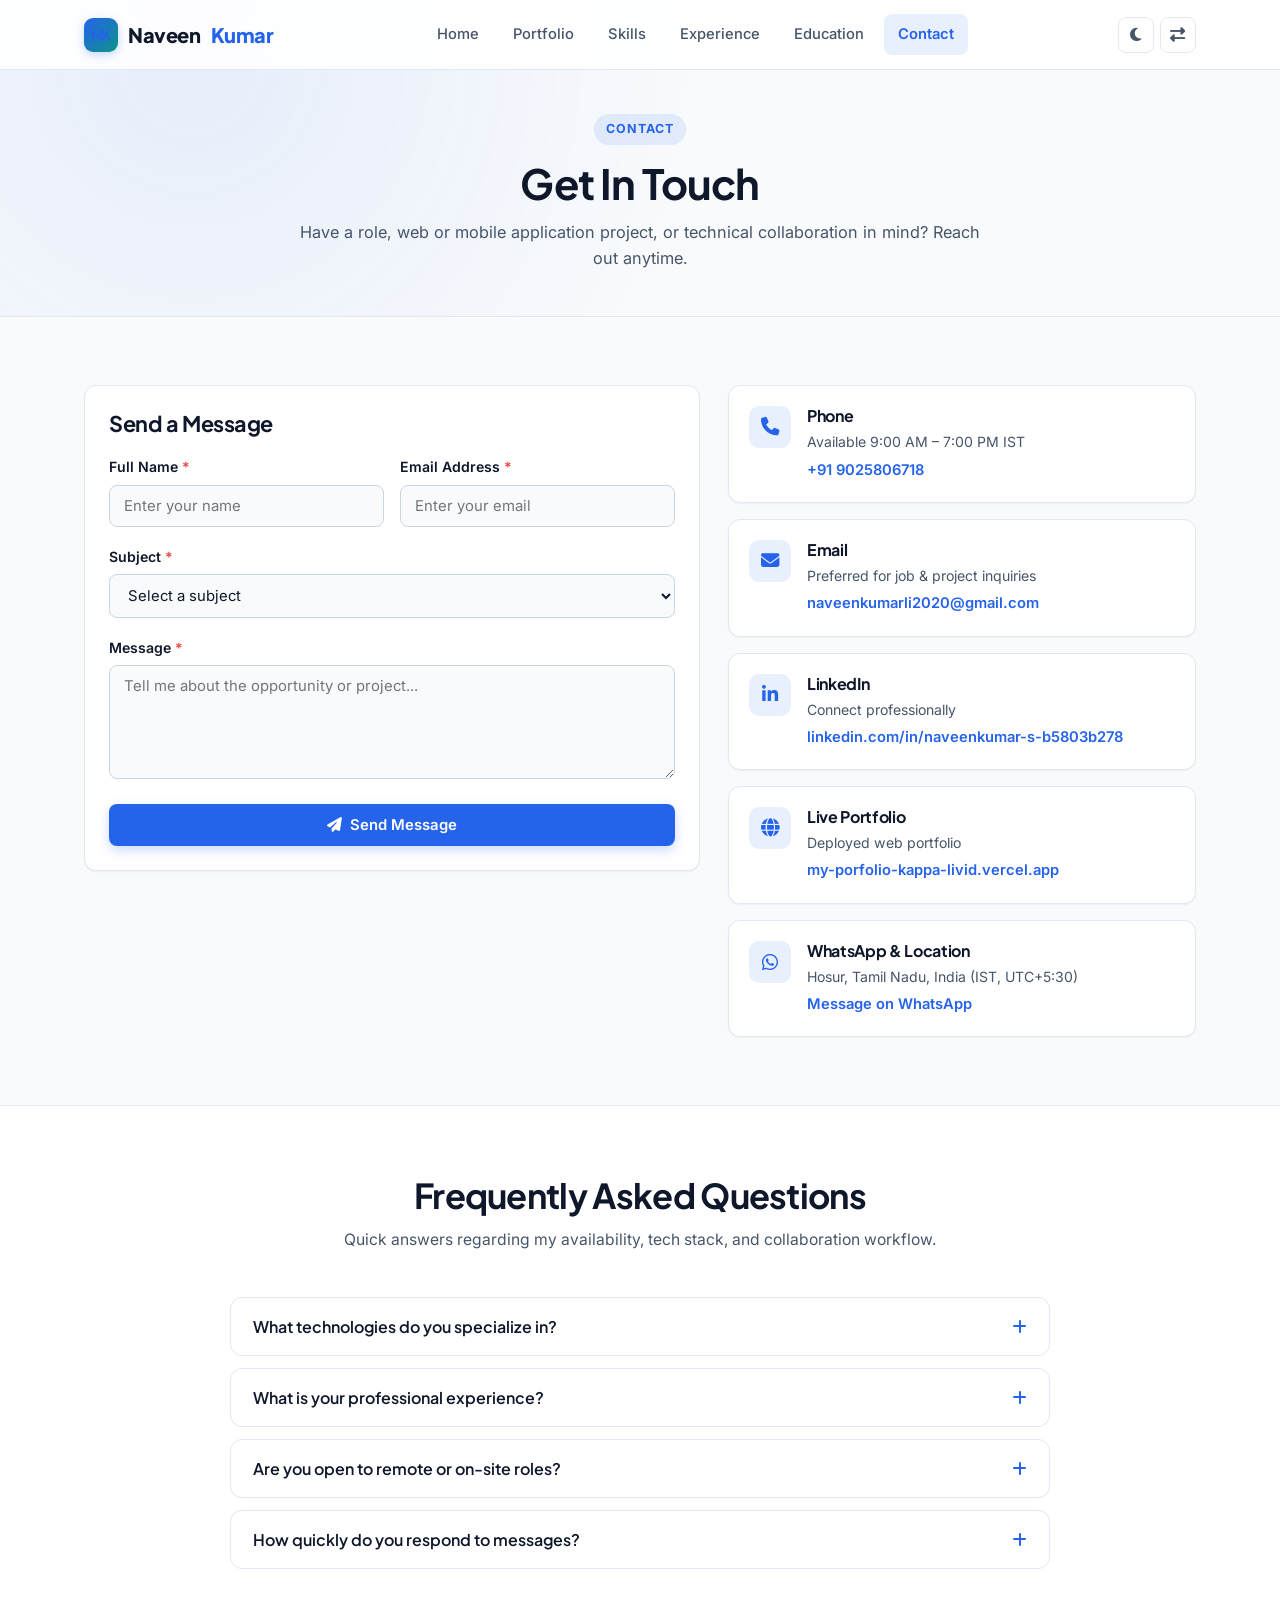
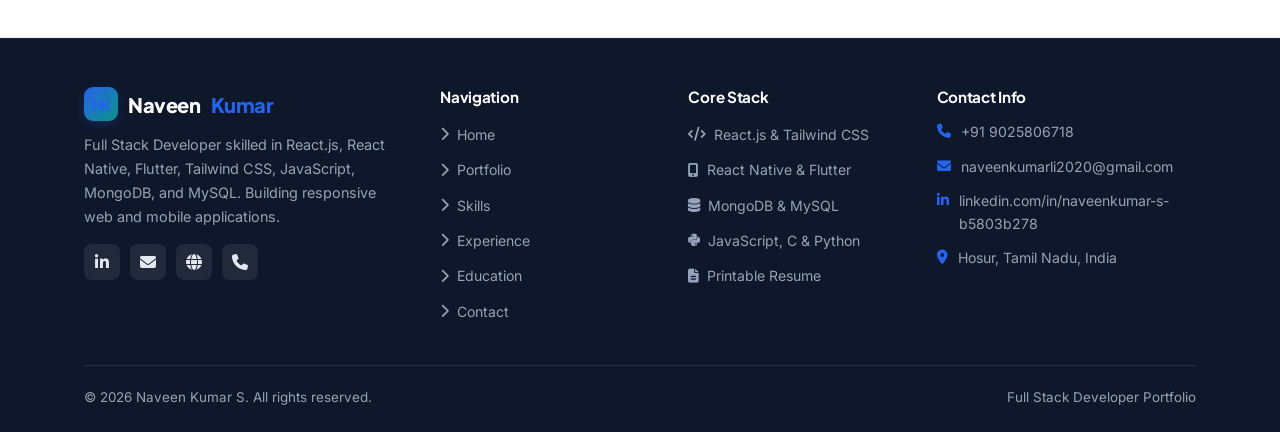
==== commit 0360e47d: "first commit" ====
--- a/contact.html
+++ b/contact.html
@@ -3,1623 +3,70 @@
 <head>
     <meta charset="UTF-8">
     <meta name="viewport" content="width=device-width, initial-scale=1.0">
-    <title>Contact | Naveen Kumar S - Get In Touch</title>
+    <meta name="description" content="Contact Naveen Kumar S - Full Stack Developer. Phone: +91 9025806718, Email: naveenkumarli2020@gmail.com, LinkedIn: naveenkumar-s-b5803b278.">
+    <title>Contact | Naveen Kumar S - Full Stack Developer</title>
+    <link rel="preconnect" href="https://fonts.googleapis.com">
+    <link rel="preconnect" href="https://fonts.gstatic.com" crossorigin>
+    <link href="https://fonts.googleapis.com/css2?family=Inter:wght@400;500;600;700&family=Plus+Jakarta+Sans:wght@600;700;800&display=swap" rel="stylesheet">
     <link rel="stylesheet" href="https://cdnjs.cloudflare.com/ajax/libs/font-awesome/6.4.0/css/all.min.css">
-    <link href="https://fonts.googleapis.com/css2?family=Poppins:wght@300;400;500;600;700&family=Montserrat:wght@400;500;600;700&display=swap" rel="stylesheet">
-    <style>
-        /* Reset and Base Styles */
-        * {
-            margin: 0;
-            padding: 0;
-            box-sizing: border-box;
-        }
-        
-        :root {
-            --primary: #2c3e50;
-            --secondary: #3498db;
-            --accent: #e74c3c;
-            --light: #f8f9fa;
-            --dark: #2c3e50;
-            --gray: #6c757d;
-            --light-gray: #e9ecef;
-            --shadow: 0 10px 30px rgba(0, 0, 0, 0.1);
-            --transition: all 0.4s cubic-bezier(0.175, 0.885, 0.32, 1.275);
-            --bg-color: #f8f9fa;
-            --text-color: #2c3e50;
-            --card-bg: #ffffff;
-        }
-        
-        /* Dark Mode Variables */
-        [data-theme="dark"] {
-            --primary: #3498db;
-            --secondary: #2ecc71;
-            --accent: #e74c3c;
-            --light: #1a1a2e;
-            --dark: #ecf0f1;
-            --gray: #bdc3c7;
-            --light-gray: #2d3436;
-            --shadow: 0 10px 30px rgba(0, 0, 0, 0.3);
-            --bg-color: #1a1a2e;
-            --text-color: #ecf0f1;
-            --card-bg: #16213e;
-        }
-        
-        html {
-            scroll-behavior: smooth;
-        }
-        
-        body {
-            font-family: 'Poppins', sans-serif;
-            line-height: 1.7;
-            color: var(--text-color);
-            background-color: var(--bg-color);
-            overflow-x: hidden;
-            transition: background-color 0.5s ease, color 0.5s ease;
-        }
-        
-        h1, h2, h3, h4 {
-            font-family: 'Montserrat', sans-serif;
-            font-weight: 700;
-        }
-        
-        .container {
-            width: 100%;
-            max-width: 1200px;
-            margin: 0 auto;
-            padding: 0 20px;
-        }
-        
-        /* Header & Navigation - MATCHING INDEX.HTML */
-        header {
-            background-color: var(--card-bg);
-            box-shadow: var(--shadow);
-            position: fixed;
-            width: 100%;
-            top: 0;
-            z-index: 1000;
-            backdrop-filter: blur(10px);
-            animation: slideDown 0.5s ease;
-            transition: background-color 0.5s ease;
-        }
-        
-        @keyframes slideDown {
-            from { transform: translateY(-100%); }
-            to { transform: translateY(0); }
-        }
-        
-        .header-container {
-            display: flex;
-            justify-content: space-between;
-            align-items: center;
-            padding: 10px 20px;
-            position: relative;
-        }
-        
-        .logo {
-            font-size: 1.8rem;
-            font-weight: 700;
-            color: var(--primary);
-            display: flex;
-            align-items: center;
-            text-decoration: none;
-            z-index: 1002;
-            flex-shrink: 0;
-        }
-        
-        .logo span {
-            color: var(--accent);
-            margin-left: 5px;
-        }
-        
-        body[dir="rtl"] .logo span {
-            margin-left: 0;
-            margin-right: 5px;
-        }
-        
-        .logo i {
-            margin-right: 10px;
-            color: var(--secondary);
-        }
-        
-        body[dir="rtl"] .logo i {
-            margin-right: 0;
-            margin-left: 10px;
-        }
-        
-        /* Right Side Controls */
-        .header-right {
-            display: flex;
-            align-items: center;
-            gap: 10px;
-        }
-        
-        /* Controls Container */
-        .controls-container {
-            display: flex;
-            align-items: center;
-            gap: 8px;
-            margin-right: 15px;
-            padding-right: 15px;
-            border-right: 1px solid var(--light-gray);
-            height: 30px;
-        }
-        
-        body[dir="rtl"] .controls-container {
-            margin-right: 0;
-            margin-left: 15px;
-            padding-right: 0;
-            padding-left: 15px;
-            border-right: none;
-            border-left: 1px solid var(--light-gray);
-        }
-        
-        /* Control Buttons */
-        .control-btn {
-            background: none;
-            border: none;
-            color: var(--text-color);
-            font-size: 1.1rem;
-            cursor: pointer;
-            width: 40px;
-            height: 40px;
-            border-radius: 50%;
-            display: flex;
-            align-items: center;
-            justify-content: center;
-            transition: var(--transition);
-            position: relative;
-        }
-        
-        .control-btn:hover {
-            background-color: rgba(52, 152, 219, 0.1);
-            color: var(--secondary);
-        }
-        
-        .control-btn.active {
-            background-color: var(--secondary);
-            color: white;
-        }
-        
-        .control-btn .tooltip {
-            position: absolute;
-            bottom: -40px;
-            left: 50%;
-            transform: translateX(-50%);
-            background-color: var(--card-bg);
-            color: var(--text-color);
-            padding: 5px 10px;
-            border-radius: 5px;
-            font-size: 0.8rem;
-            white-space: nowrap;
-            opacity: 0;
-            visibility: hidden;
-            transition: var(--transition);
-            box-shadow: var(--shadow);
-            z-index: 1001;
-            pointer-events: none;
-        }
-        
-        .control-btn:hover .tooltip {
-            opacity: 1;
-            visibility: visible;
-            bottom: -35px;
-        }
-        
-        /* Theme Toggle Specific */
-        .theme-toggle .tooltip {
-            content: 'Switch to Dark';
-        }
-        
-        [data-theme="dark"] .theme-toggle .tooltip {
-            content: 'Switch to Light';
-        }
-        
-        /* RTL Toggle Specific */
-        .rtl-toggle .tooltip {
-            content: 'Switch to RTL';
-        }
-        
-        body[dir="rtl"] .rtl-toggle .tooltip {
-            content: 'Switch to LTR';
-        }
-        
-        /* Navigation */
-        nav {
-            display: flex;
-            align-items: center;
-        }
-        
-        .nav-menu {
-            display: flex;
-            list-style: none;
-            margin: 0;
-            padding: 0;
-        }
-        
-        .nav-menu li {
-            margin-left: 35px;
-            position: relative;
-        }
-        
-        body[dir="rtl"] .nav-menu li {
-            margin-left: 0;
-            margin-right: 35px;
-        }
-        
-        .nav-menu a {
-            text-decoration: none;
-            font-weight: 600;
-            color: var(--text-color);
-            position: relative;
-            padding: 5px 0;
-            font-size: 1.05rem;
-            transition: var(--transition);
-        }
-        
-        .nav-menu a::after {
-            content: '';
-            position: absolute;
-            bottom: 0;
-            left: 0;
-            width: 0;
-            height: 2px;
-            background-color: var(--accent);
-            transition: var(--transition);
-        }
-        
-        body[dir="rtl"] .nav-menu a::after {
-            left: auto;
-            right: 0;
-        }
-        
-        .nav-menu a:hover::after,
-        .nav-menu a.active::after {
-            width: 100%;
-        }
-        
-        .nav-menu a:hover,
-        .nav-menu a.active {
-            color: var(--accent);
-        }
-        
-        .hamburger {
-            display: none;
-            cursor: pointer;
-            font-size: 1.5rem;
-            color: var(--text-color);
-            background: none;
-            border: none;
-            transition: var(--transition);
-            z-index: 1002;
-            width: 40px;
-            height: 40px;
-            border-radius: 50%;
-            align-items: center;
-            justify-content: center;
-        }
-        
-        .hamburger:hover {
-            background-color: rgba(52, 152, 219, 0.1);
-            color: var(--secondary);
-        }
-        
-        /* Page Header */
-        .page-header {
-            padding: 120px 0 80px;
-            background: linear-gradient(135deg, rgba(52, 152, 219, 0.1) 0%, rgba(231, 76, 60, 0.1) 100%);
-            text-align: center;
-            position: relative;
-            overflow: hidden;
-        }
-        
-        [data-theme="dark"] .page-header {
-            background: linear-gradient(135deg, rgba(52, 152, 219, 0.05) 0%, rgba(231, 76, 60, 0.05) 100%);
-        }
-        
-        .page-header::before {
-            content: '';
-            position: absolute;
-            top: 0;
-            left: 0;
-            width: 100%;
-            height: 100%;
-            background: url('data:image/svg+xml,<svg xmlns="http://www.w3.org/2000/svg" viewBox="0 0 100 100" preserveAspectRatio="none"><path d="M0,0 L100,0 L100,100 Z" fill="rgba(255,255,255,0.2)"/></svg>');
-            background-size: cover;
-            opacity: 0.1;
-        }
-        
-        [data-theme="dark"] .page-header::before {
-            opacity: 0.05;
-        }
-        
-        .page-title {
-            font-size: 3.2rem;
-            margin-bottom: 15px;
-            color: var(--primary);
-            animation: fadeInUp 0.8s ease;
-        }
-        
-        @keyframes fadeInUp {
-            from { 
-                opacity: 0; 
-                transform: translateY(30px); 
-            }
-            to { 
-                opacity: 1; 
-                transform: translateY(0); 
-            }
-        }
-        
-        .page-subtitle {
-            font-size: 1.2rem;
-            color: var(--gray);
-            max-width: 700px;
-            margin: 0 auto;
-            animation: fadeInUp 0.8s ease 0.2s both;
-        }
-        
-        body[dir="rtl"] .page-subtitle {
-            text-align: center;
-        }
-        
-        /* Sections */
-        .section {
-            padding: 80px 0;
-        }
-        
-        .section-light {
-            background-color: var(--bg-color);
-        }
-        
-        .section-alt {
-            background: linear-gradient(135deg, rgba(52, 152, 219, 0.05) 0%, rgba(231, 76, 60, 0.05) 100%);
-        }
-        
-        [data-theme="dark"] .section-alt {
-            background: linear-gradient(135deg, rgba(52, 152, 219, 0.02) 0%, rgba(231, 76, 60, 0.02) 100%);
-        }
-        
-        .section-title {
-            font-size: 2.5rem;
-            text-align: center;
-            margin-bottom: 15px;
-            color: var(--primary);
-            position: relative;
-        }
-        
-        .section-title::after {
-            content: '';
-            position: absolute;
-            bottom: -12px;
-            left: 50%;
-            transform: translateX(-50%);
-            width: 80px;
-            height: 4px;
-            background-color: var(--accent);
-            border-radius: 2px;
-        }
-        
-        body[dir="rtl"] .section-title::after {
-            left: 50%;
-            transform: translateX(-50%);
-        }
-        
-        .section-subtitle {
-            text-align: center;
-            color: var(--gray);
-            margin-bottom: 50px;
-            font-size: 1.1rem;
-            max-width: 700px;
-            margin-left: auto;
-            margin-right: auto;
-        }
-        
-        /* Contact Main Section */
-        .contact-main {
-            display: grid;
-            grid-template-columns: 1fr 1fr;
-            gap: 50px;
-            align-items: start;
-        }
-        
-        /* Contact Form */
-        .contact-form-container {
-            background-color: var(--card-bg);
-            border-radius: 20px;
-            padding: 40px;
-            box-shadow: var(--shadow);
-            position: sticky;
-            top: 100px;
-        }
-        
-        .form-title {
-            font-size: 1.8rem;
-            margin-bottom: 30px;
-            color: var(--primary);
-        }
-        
-        .form-group {
-            margin-bottom: 25px;
-        }
-        
-        .form-label {
-            display: block;
-            margin-bottom: 8px;
-            font-weight: 600;
-            color: var(--text-color);
-        }
-        
-        .form-label span {
-            color: var(--accent);
-        }
-        
-        .form-control {
-            width: 100%;
-            padding: 15px;
-            border: 1px solid var(--light-gray);
-            border-radius: 10px;
-            font-size: 1rem;
-            transition: var(--transition);
-            font-family: 'Poppins', sans-serif;
-            background-color: var(--card-bg);
-            color: var(--text-color);
-        }
-        
-        .form-control:focus {
-            outline: none;
-            border-color: var(--secondary);
-            box-shadow: 0 0 0 3px rgba(52, 152, 219, 0.1);
-        }
-        
-        textarea.form-control {
-            resize: vertical;
-            min-height: 150px;
-        }
-        
-        .form-row {
-            display: grid;
-            grid-template-columns: 1fr 1fr;
-            gap: 20px;
-        }
-        
-        body[dir="rtl"] .form-row {
-            direction: ltr;
-        }
-        
-        .form-check {
-            display: flex;
-            align-items: center;
-        }
-        
-        .form-check-input {
-            margin-right: 10px;
-            cursor: pointer;
-        }
-        
-        .form-check-label {
-            color: var(--gray);
-            cursor: pointer;
-            font-size: 0.9rem;
-        }
-        
-        body[dir="rtl"] .form-check-label {
-            margin-right: 30px;
-        }
-        
-        /* Contact Info Cards */
-        .contact-info-container {
-            display: flex;
-            flex-direction: column;
-            gap: 30px;
-        }
-        
-        .contact-card {
-            background-color: var(--card-bg);
-            border-radius: 15px;
-            padding: 30px;
-            box-shadow: var(--shadow);
-            transition: var(--transition);
-            display: flex;
-            align-items: flex-start;
-            gap: 20px;
-        }
-        
-        body[dir="rtl"] .contact-card {
-            flex-direction: row-reverse;
-            text-align: right;
-        }
-        
-        .contact-card:hover {
-            transform: translateY(-10px);
-            box-shadow: 0 20px 40px rgba(0, 0, 0, 0.15);
-        }
-        
-        .contact-icon {
-            width: 60px;
-            height: 60px;
-            background: linear-gradient(135deg, var(--secondary), var(--accent));
-            border-radius: 50%;
-            display: flex;
-            align-items: center;
-            justify-content: center;
-            font-size: 1.8rem;
-            color: white;
-            flex-shrink: 0;
-            transition: var(--transition);
-        }
-        
-        .contact-card:hover .contact-icon {
-            transform: rotate(15deg) scale(1.1);
-        }
-        
-        .contact-content h3 {
-            font-size: 1.4rem;
-            margin-bottom: 10px;
-            color: var(--primary);
-        }
-        
-        .contact-content p {
-            color: var(--gray);
-            margin-bottom: 5px;
-        }
-        
-        .contact-link {
-            display: inline-block;
-            color: var(--secondary);
-            text-decoration: none;
-            font-weight: 500;
-            margin-top: 10px;
-            transition: var(--transition);
-        }
-        
-        .contact-link:hover {
-            color: var(--accent);
-            transform: translateX(5px);
-        }
-        
-        body[dir="rtl"] .contact-link:hover {
-            transform: translateX(-5px);
-        }
-        
-        /* Contact Methods */
-        .contact-methods {
-            display: grid;
-            grid-template-columns: repeat(auto-fit, minmax(250px, 1fr));
-            gap: 30px;
-        }
-        
-        .method-card {
-            background-color: var(--card-bg);
-            border-radius: 15px;
-            padding: 35px;
-            text-align: center;
-            box-shadow: var(--shadow);
-            transition: var(--transition);
-            position: relative;
-            overflow: hidden;
-        }
-        
-        .method-card:hover {
-            transform: translateY(-15px);
-            box-shadow: 0 25px 50px rgba(0, 0, 0, 0.15);
-        }
-        
-        .method-card::before {
-            content: '';
-            position: absolute;
-            top: 0;
-            left: 0;
-            width: 100%;
-            height: 5px;
-            background: linear-gradient(90deg, var(--secondary), var(--accent));
-        }
-        
-        body[dir="rtl"] .method-card::before {
-            right: 0;
-            left: auto;
-        }
-        
-        .method-icon {
-            width: 70px;
-            height: 70px;
-            background: linear-gradient(135deg, var(--secondary), var(--accent));
-            border-radius: 50%;
-            display: flex;
-            align-items: center;
-            justify-content: center;
-            margin: 0 auto 25px;
-            font-size: 2rem;
-            color: white;
-            transition: var(--transition);
-        }
-        
-        .method-card:hover .method-icon {
-            transform: rotate(15deg) scale(1.1);
-        }
-        
-        .method-title {
-            font-size: 1.4rem;
-            margin-bottom: 15px;
-            color: var(--primary);
-        }
-        
-        .method-desc {
-            color: var(--gray);
-            margin-bottom: 20px;
-        }
-        
-        .method-time {
-            display: inline-block;
-            padding: 5px 15px;
-            background-color: rgba(52, 152, 219, 0.1);
-            color: var(--secondary);
-            border-radius: 20px;
-            font-size: 0.9rem;
-            font-weight: 500;
-        }
-        
-        /* FAQ Section */
-        .faq-container {
-            max-width: 800px;
-            margin: 0 auto;
-        }
-        
-        .faq-item {
-            background-color: var(--card-bg);
-            border-radius: 15px;
-            margin-bottom: 20px;
-            overflow: hidden;
-            box-shadow: var(--shadow);
-            transition: var(--transition);
-        }
-        
-        .faq-item:hover {
-            box-shadow: 0 15px 30px rgba(0, 0, 0, 0.15);
-        }
-        
-        .faq-question {
-            padding: 25px 30px;
-            font-size: 1.2rem;
-            font-weight: 600;
-            cursor: pointer;
-            display: flex;
-            justify-content: space-between;
-            align-items: center;
-            color: var(--primary);
-            transition: var(--transition);
-        }
-        
-        .faq-question:hover {
-            background-color: rgba(52, 152, 219, 0.05);
-        }
-        
-        .faq-icon {
-            color: var(--secondary);
-            font-size: 1.2rem;
-            transition: var(--transition);
-            margin-left: 15px;
-        }
-        
-        body[dir="rtl"] .faq-icon {
-            margin-left: 0;
-            margin-right: 15px;
-        }
-        
-        .faq-answer {
-            padding: 0 30px;
-            max-height: 0;
-            overflow: hidden;
-            transition: max-height 0.5s ease, padding 0.5s ease;
-            color: var(--gray);
-            line-height: 1.6;
-        }
-        
-        body[dir="rtl"] .faq-answer {
-            text-align: right;
-        }
-        
-        .faq-answer.active {
-            padding: 0 30px 25px;
-            max-height: 500px;
-        }
-        
-        .faq-item.active .faq-icon {
-            transform: rotate(45deg);
-            color: var(--accent);
-        }
-        
-        /* Map Section */
-        .map-section {
-            height: 400px;
-            border-radius: 20px;
-            overflow: hidden;
-            box-shadow: var(--shadow);
-            position: relative;
-        }
-        
-        .map-placeholder {
-            width: 100%;
-            height: 100%;
-            background: linear-gradient(135deg, var(--secondary), var(--accent));
-            display: flex;
-            flex-direction: column;
-            align-items: center;
-            justify-content: center;
-            color: white;
-            text-align: center;
-            padding: 40px;
-        }
-        
-        .map-placeholder i {
-            font-size: 4rem;
-            margin-bottom: 20px;
-        }
-        
-        .map-placeholder h3 {
-            font-size: 1.8rem;
-            margin-bottom: 15px;
-        }
-        
-        /* Social Connect */
-        .social-connect {
-            text-align: center;
-            padding: 60px 0;
-            background: linear-gradient(135deg, var(--secondary) 0%, #2980b9 100%);
-            color: white;
-            border-radius: 20px;
-            margin: 80px 0;
-        }
-        
-        .social-title {
-            font-size: 2.5rem;
-            margin-bottom: 20px;
-        }
-        
-        .social-text {
-            font-size: 1.2rem;
-            margin-bottom: 40px;
-            max-width: 700px;
-            margin-left: auto;
-            margin-right: auto;
-            opacity: 0.9;
-        }
-        
-        .social-icons-large {
-            display: flex;
-            justify-content: center;
-            gap: 25px;
-            flex-wrap: wrap;
-        }
-        
-        .social-icon-large {
-            display: flex;
-            flex-direction: column;
-            align-items: center;
-            justify-content: center;
-            width: 120px;
-            height: 120px;
-            background-color: rgba(255, 255, 255, 0.1);
-            border-radius: 20px;
-            transition: var(--transition);
-            color: white;
-            text-decoration: none;
-            gap: 15px;
-        }
-        
-        .social-icon-large:hover {
-            background-color: white;
-            color: var(--secondary);
-            transform: translateY(-10px) scale(1.05);
-            box-shadow: 0 15px 30px rgba(0, 0, 0, 0.2);
-        }
-        
-        .social-icon-large i {
-            font-size: 2.5rem;
-        }
-        
-        .social-icon-large span {
-            font-weight: 600;
-            font-size: 0.9rem;
-        }
-        
-        .social-icon-large.linkedin:hover {
-            color: #0077b5;
-        }
-        
-        .social-icon-large.email:hover {
-            color: #ea4335;
-        }
-        
-        .social-icon-large.github:hover {
-            color: #333;
-        }
-        
-        .social-icon-large.whatsapp:hover {
-            color: #25D366;
-        }
-        
-        /* Buttons */
-        .btn {
-            display: inline-block;
-            padding: 15px 35px;
-            background-color: var(--secondary);
-            color: white;
-            border-radius: 50px;
-            font-weight: 600;
-            text-decoration: none;
-            transition: var(--transition);
-            border: none;
-            cursor: pointer;
-            font-size: 1rem;
-            letter-spacing: 0.5px;
-            box-shadow: 0 5px 15px rgba(52, 152, 219, 0.3);
-        }
-        
-        .btn:hover {
-            background-color: var(--primary);
-            transform: translateY(-5px);
-            box-shadow: 0 10px 20px rgba(0, 0, 0, 0.15);
-        }
-        
-        .btn-accent {
-            background-color: var(--accent);
-            box-shadow: 0 5px 15px rgba(231, 76, 60, 0.3);
-        }
-        
-        .btn-accent:hover {
-            background-color: #c0392b;
-        }
-        
-        .btn-block {
-            width: 100%;
-            text-align: center;
-        }
-        
-        /* Form Status */
-        .form-status {
-            padding: 15px;
-            border-radius: 10px;
-            margin-top: 20px;
-            display: none;
-            text-align: center;
-        }
-        
-        .form-status.success {
-            background-color: rgba(46, 204, 113, 0.1);
-            color: #27ae60;
-            border: 1px solid #27ae60;
-            display: block;
-        }
-        
-        .form-status.error {
-            background-color: rgba(231, 76, 60, 0.1);
-            color: #c0392b;
-            border: 1px solid #c0392b;
-            display: block;
-        }
-        
-        /* Menu Overlay for Mobile */
-        .menu-overlay {
-            display: none;
-            position: fixed;
-            top: 0;
-            left: 0;
-            width: 100%;
-            height: 100%;
-            background-color: rgba(0, 0, 0, 0.5);
-            z-index: 999;
-            backdrop-filter: blur(3px);
-        }
-        
-        .menu-overlay.active {
-            display: block;
-        }
-        
-        /* Prevent body scroll when menu is open */
-        body.menu-open {
-            overflow: hidden;
-            position: fixed;
-            width: 100%;
-            height: 100%;
-        }
-        
-        /* Enhanced Footer - UPDATED: Removed newsletter section */
-        footer {
-            background: linear-gradient(135deg, var(--primary) 0%, #1a2530 100%);
-            color: white;
-            padding: 30px 0 15px;
-            position: relative;
-            overflow: hidden;
-            text-align: left;
-        }
-        
-        body[dir="rtl"] footer {
-            text-align: right;
-        }
-        
-        footer::before {
-            content: '';
-            position: absolute;
-            top: 0;
-            left: 0;
-            width: 100%;
-            height: 5px;
-            background: linear-gradient(90deg, var(--secondary), var(--accent));
-        }
-        
-        .footer-wave {
-            position: absolute;
-            top: -20px;
-            left: 0;
-            width: 100%;
-            height: 20px;
-            background: url('data:image/svg+xml,<svg xmlns="http://www.w3.org/2000/svg" viewBox="0 0 1200 120" preserveAspectRatio="none"><path d="M321.39,56.44c58-10.79,114.16-30.13,172-41.86,82.39-16.72,168.19-17.73,250.45-.39C823.78,31,906.67,72,985.66,92.83c70.05,18.48,146.53,26.09,214.34,3V0H0V27.35A600.21,600.21,0,0,0,321.39,56.44Z" fill="%232c3e50"/></svg>');
-            background-size: 1200px 100%;
-        }
-        
-        [data-theme="dark"] footer {
-            background: linear-gradient(135deg, #0f3460 0%, #1a1a2e 100%);
-        }
-        
-        .footer-container {
-            display: grid;
-            grid-template-columns: repeat(auto-fit, minmax(220px, 1fr));
-            gap: 20px;
-            margin-bottom: 15px;
-            position: relative;
-            z-index: 1;
-        }
-        
-        .footer-col {
-            display: flex;
-            flex-direction: column;
-        }
-        
-        .footer-logo {
-            font-size: 1.4rem;
-            font-weight: 700;
-            margin-bottom: 10px;
-            display: flex;
-            align-items: center;
-            color: white;
-        }
-        
-        .footer-logo i {
-            margin-right: 8px;
-            color: var(--accent);
-            font-size: 1.8rem;
-        }
-        
-        body[dir="rtl"] .footer-logo i {
-            margin-right: 0;
-            margin-left: 8px;
-        }
-        
-        .footer-logo span {
-            color: var(--accent);
-            background: linear-gradient(45deg, var(--accent), #ff9f80);
-            -webkit-background-clip: text;
-            -webkit-text-fill-color: transparent;
-            background-clip: text;
-        }
-        
-        .footer-about p {
-            margin-bottom: 12px;
-            opacity: 0.85;
-            line-height: 1.6;
-            font-size: 0.9rem;
-        }
-        
-        .footer-social {
-            margin-top: 10px;
-        }
-        
-        .footer-col h3 {
-            font-size: 1.1rem;
-            margin-bottom: 12px;
-            position: relative;
-            padding-bottom: 6px;
-        }
-        
-        .footer-col h3::after {
-            content: '';
-            position: absolute;
-            bottom: 0;
-            left: 0;
-            width: 35px;
-            height: 2px;
-            background-color: var(--accent);
-            border-radius: 2px;
-        }
-        
-        body[dir="rtl"] .footer-col h3::after {
-            left: auto;
-            right: 0;
-        }
-        
-        .footer-links {
-            list-style: none;
-        }
-        
-        .footer-links li {
-            margin-bottom: 8px;
-        }
-        
-        .footer-links li a {
-            color: rgba(255, 255, 255, 0.85);
-            text-decoration: none;
-            transition: var(--transition);
-            display: flex;
-            align-items: center;
-            font-size: 0.9rem;
-        }
-        
-        .footer-links li a:hover {
-            color: white;
-            transform: translateX(4px);
-        }
-        
-        body[dir="rtl"] .footer-links li a:hover {
-            transform: translateX(-4px);
-        }
-        
-        .footer-links li a i {
-            margin-right: 6px;
-            color: var(--secondary);
-            font-size: 0.8rem;
-            transition: var(--transition);
-        }
-        
-        body[dir="rtl"] .footer-links li a i {
-            margin-right: 0;
-            margin-left: 6px;
-        }
-        
-        .footer-links li a:hover i {
-            color: var(--accent);
-            transform: rotate(15deg);
-        }
-        
-        .footer-contact {
-            list-style: none;
-        }
-        
-        .footer-contact li {
-            margin-bottom: 10px;
-            display: flex;
-            align-items: flex-start;
-        }
-        
-        .footer-contact li i {
-            color: var(--secondary);
-            margin-right: 10px;
-            font-size: 0.95rem;
-            margin-top: 3px;
-        }
-        
-        body[dir="rtl"] .footer-contact li i {
-            margin-right: 0;
-            margin-left: 10px;
-        }
-        
-        .footer-contact li span {
-            color: rgba(255, 255, 255, 0.85);
-            line-height: 1.5;
-            font-size: 0.9rem;
-        }
-        
-        .footer-contact li span strong {
-            color: white;
-            display: block;
-            margin-bottom: 2px;
-            font-size: 0.9rem;
-        }
-        
-        .footer-social h3 {
-            font-size: 1.1rem;
-            margin-bottom: 8px;
-        }
-        
-        .social-icons {
-            display: flex;
-            gap: 8px;
-            margin-top: 8px;
-        }
-        
-        .social-icon {
-            display: flex;
-            align-items: center;
-            justify-content: center;
-            width: 35px;
-            height: 35px;
-            background-color: rgba(255, 255, 255, 0.1);
-            border-radius: 50%;
-            transition: var(--transition);
-            color: white;
-            text-decoration: none;
-            font-size: 0.9rem;
-        }
-        
-        .social-icon:hover {
-            background-color: var(--accent);
-            transform: translateY(-3px) rotate(10deg);
-            box-shadow: 0 5px 10px rgba(231, 76, 60, 0.3);
-        }
-        
-        .social-icon.linkedin:hover {
-            background-color: #0077b5;
-        }
-        
-        .social-icon.email:hover {
-            background-color: #ea4335;
-        }
-        
-        .social-icon.github:hover {
-            background-color: #333;
-        }
-        
-        .social-icon.twitter:hover {
-            background-color: #1da1f2;
-        }
-        
-        .copyright {
-            text-align: center;
-            padding-top: 15px;
-            border-top: 1px solid rgba(255, 255, 255, 0.1);
-            opacity: 0.8;
-            font-size: 0.8rem;
-            position: relative;
-            z-index: 1;
-        }
-        
-        .copyright p {
-            margin-bottom: 4px;
-        }
-        
-        .footer-love {
-            color: var(--accent);
-            animation: heartbeat 1.5s infinite;
-        }
-        
-        @keyframes heartbeat {
-            0%, 100% { transform: scale(1); }
-            50% { transform: scale(1.1); }
-        }
-        
-        /* Animation Classes */
-        .fade-in {
-            opacity: 0;
-            transform: translateY(30px);
-            transition: opacity 0.8s ease, transform 0.8s ease;
-        }
-        
-        .fade-in.visible {
-            opacity: 1;
-            transform: translateY(0);
-        }
-        
-        /* RESPONSIVE STYLES */
-        @media (max-width: 992px) {
-            .page-title {
-                font-size: 2.5rem;
-            }
-            
-            .contact-main {
-                grid-template-columns: 1fr;
-                gap: 40px;
-            }
-            
-            .contact-form-container {
-                position: static;
-            }
-            
-            .form-row {
-                grid-template-columns: 1fr;
-                gap: 0;
-            }
-            
-            .social-icon-large {
-                width: 100px;
-                height: 100px;
-            }
-        }
-        
-        @media (max-width: 768px) {
-            /* Header adjustments for mobile - FIXED */
-            .header-container {
-                padding: 10px 12px;
-                flex-wrap: nowrap;
-            }
-            
-            .logo {
-                font-size: 1.5rem;
-                white-space: nowrap;
-                overflow: hidden;
-                text-overflow: ellipsis;
-                flex-shrink: 0;
-            }
-            
-            .header-right {
-                order: 3;
-                margin-left: auto;
-            }
-            
-            .controls-container {
-                margin-right: 8px;
-                padding-right: 8px;
-                border-right-width: 1px;
-                gap: 6px;
-            }
-            
-            body[dir="rtl"] .controls-container {
-                margin-right: 0;
-                margin-left: 8px;
-                padding-right: 0;
-                padding-left: 8px;
-                border-right: none;
-                border-left-width: 1px;
-            }
-            
-            .control-btn {
-                width: 36px;
-                height: 36px;
-                font-size: 1rem;
-            }
-            
-            /* Hide tooltips on mobile */
-            .control-btn .tooltip {
-                display: none;
-            }
-            
-            /* Show hamburger on mobile - FIXED */
-            .hamburger {
-                display: flex;
-                margin-left: 10px;
-            }
-            
-            body[dir="rtl"] .hamburger {
-                margin-left: 0;
-                margin-right: 10px;
-            }
-            
-            /* Navigation menu for mobile - FIXED STRUCTURE */
-            .nav-menu {
-                position: fixed;
-                top: 0;
-                left: -100%;
-                width: 85%;
-                max-width: 300px;
-                height: 100vh;
-                background-color: var(--card-bg);
-                flex-direction: column;
-                padding: 90px 25px 25px;
-                transition: all 0.5s ease;
-                z-index: 1001;
-                box-shadow: var(--shadow);
-                margin: 0;
-                overflow-y: auto;
-            }
-            
-            .nav-menu.active {
-                left: 0;
-            }
-            
-            body[dir="rtl"] .nav-menu {
-                left: auto;
-                right: -100%;
-            }
-            
-            body[dir="rtl"] .nav-menu.active {
-                left: auto;
-                right: 0;
-            }
-            
-            .nav-menu li {
-                margin: 0 0 12px 0;
-                width: 100%;
-            }
-            
-            .nav-menu a {
-                display: block;
-                padding: 12px;
-                font-size: 1rem;
-                border-radius: 8px;
-                transition: all 0.3s ease;
-                text-align: left;
-                width: 100%;
-            }
-            
-            body[dir="rtl"] .nav-menu a {
-                text-align: right;
-            }
-            
-            .nav-menu a:hover,
-            .nav-menu a.active {
-                background-color: rgba(52, 152, 219, 0.1);
-                color: var(--secondary);
-            }
-            
-            .nav-menu a::after {
-                display: none;
-            }
-            
-            /* Page header mobile */
-            .page-header {
-                padding: 120px 0 60px;
-            }
-            
-            .page-title {
-                font-size: 2rem;
-            }
-            
-            .section-title {
-                font-size: 1.8rem;
-            }
-            
-            /* Contact form mobile */
-            .contact-form-container,
-            .contact-card {
-                padding: 25px;
-            }
-            
-            .contact-methods {
-                grid-template-columns: 1fr;
-            }
-            
-            .social-connect {
-                padding: 40px 20px;
-                margin: 60px 0;
-            }
-            
-            .social-icons-large {
-                gap: 15px;
-            }
-            
-            .social-icon-large {
-                width: 90px;
-                height: 90px;
-            }
-            
-            .social-icon-large i {
-                font-size: 2rem;
-            }
-            
-            .social-icon-large span {
-                font-size: 0.85rem;
-            }
-            
-            /* Footer mobile */
-            .footer-container {
-                grid-template-columns: 1fr;
-                gap: 20px;
-            }
-        }
-        
-        /* Desktop Styles - Hide hamburger */
-        @media (min-width: 769px) {
-            .hamburger {
-                display: none !important;
-            }
-            
-            .nav-menu {
-                display: flex !important;
-                position: static;
-                height: auto;
-                flex-direction: row;
-                padding: 0;
-                background: transparent;
-                box-shadow: none;
-                width: auto;
-            }
-            
-            .nav-menu li {
-                margin-left: 30px;
-            }
-            
-            body[dir="rtl"] .nav-menu li {
-                margin-left: 0;
-                margin-right: 30px;
-            }
-            
-            .nav-menu a {
-                padding: 5px 0;
-                font-size: 1rem;
-                border-radius: 0;
-            }
-            
-            .nav-menu a:hover,
-            .nav-menu a.active {
-                background-color: transparent;
-            }
-            
-            .nav-menu a::after {
-                display: block;
-            }
-        }
-        
-        @media (max-width: 576px) {
-            .page-header {
-                padding: 100px 0 50px;
-            }
-            
-            .page-title {
-                font-size: 1.8rem;
-            }
-            
-            .page-subtitle {
-                font-size: 1rem;
-            }
-            
-            .section {
-                padding: 60px 0;
-            }
-            
-            .contact-form-container,
-            .contact-card,
-            .method-card {
-                padding: 20px;
-            }
-            
-            .form-title {
-                font-size: 1.5rem;
-            }
-            
-            .social-connect {
-                padding: 30px 15px;
-                margin: 40px 0;
-            }
-            
-            .social-title {
-                font-size: 1.8rem;
-            }
-            
-            .social-text {
-                font-size: 1rem;
-            }
-            
-            .social-icons-large {
-                gap: 10px;
-            }
-            
-            .social-icon-large {
-                width: 80px;
-                height: 80px;
-            }
-            
-            .social-icon-large i {
-                font-size: 1.8rem;
-            }
-            
-            .section-title {
-                font-size: 1.6rem;
-            }
-            
-            .header-container {
-                padding: 8px 10px;
-            }
-            
-            .logo {
-                font-size: 1.3rem;
-            }
-            
-            .control-btn {
-                width: 32px;
-                height: 32px;
-                font-size: 0.9rem;
-            }
-            
-            .controls-container {
-                margin-right: 5px;
-                padding-right: 5px;
-                gap: 4px;
-            }
-            
-            /* Footer mobile small */
-            footer {
-                padding: 25px 0 10px;
-            }
-            
-            .footer-container {
-                gap: 15px;
-                margin-bottom: 10px;
-            }
-            
-            .footer-col h3 {
-                margin-bottom: 12px;
-            }
-            
-            .copyright {
-                padding-top: 15px;
-                font-size: 0.75rem;
-            }
-        }
-        
-        @media (max-width: 400px) {
-            .nav-menu {
-                width: 90%;
-                padding: 80px 20px 20px;
-            }
-            
-            .header-container {
-                padding: 8px 10px;
-            }
-            
-            .logo {
-                font-size: 1.2rem;
-            }
-            
-            .page-title {
-                font-size: 1.6rem;
-            }
-            
-            .contact-methods {
-                grid-template-columns: 1fr;
-            }
-            
-            .method-card {
-                padding: 20px 15px;
-            }
-        }
-    </style>
+    <link rel="stylesheet" href="styles.css">
 </head>
 <body data-theme="light">
-    <!-- Header - FIXED STRUCTURE -->
+    <!-- Header -->
     <header>
         <div class="header-container container">
             <a href="index.html" class="logo">
-                <i class="fas fa-chart-line"></i>Naveen<span>Kumar</span>
+                <span class="logo-badge">NK</span>
+                Naveen<span>Kumar</span>
             </a>
-            
+
             <nav>
                 <ul class="nav-menu" id="navMenu">
                     <li><a href="index.html">Home</a></li>
                     <li><a href="portfolio.html">Portfolio</a></li>
                     <li><a href="skills.html">Skills</a></li>
+                    <li><a href="experience.html">Experience</a></li>
                     <li><a href="education.html">Education</a></li>
-                    <li><a href="experience.html">Experience</a></li>
                     <li><a href="contact.html" class="active">Contact</a></li>
                 </ul>
             </nav>
-            
+
             <div class="header-right">
                 <div class="controls-container">
-                    <!-- Theme toggle button -->
-                    <button class="control-btn theme-toggle" id="themeToggle" title="Toggle Dark/Light Mode">
+                    <button class="control-btn theme-toggle" id="themeToggle" title="Toggle Dark/Light Mode" aria-label="Toggle Dark/Light Mode">
                         <i class="fas fa-moon"></i>
                         <span class="tooltip">Switch to Dark</span>
                     </button>
-                    
-                    <button class="control-btn rtl-toggle" id="rtlToggle" title="Toggle RTL/LTR">
+                    <button class="control-btn rtl-toggle" id="rtlToggle" title="Toggle RTL/LTR" aria-label="Toggle RTL/LTR">
                         <i class="fas fa-exchange-alt"></i>
                         <span class="tooltip">Switch to RTL</span>
                     </button>
                 </div>
-                
-                <button class="hamburger" id="hamburger" aria-label="Menu">
+
+                <button class="hamburger" id="hamburger" aria-label="Toggle Menu">
                     <i class="fas fa-bars"></i>
                 </button>
             </div>
         </div>
     </header>
 
-    <!-- Menu Overlay for Mobile -->
     <div class="menu-overlay" id="menuOverlay"></div>
 
     <!-- Page Header -->
     <section class="page-header">
         <div class="container">
+            <span class="page-eyebrow">Contact</span>
             <h1 class="page-title">Get In Touch</h1>
-            <p class="page-subtitle">Let's connect and discuss how I can help bring your ideas to life. Whether you have a project in mind, need consultation, or just want to say hello, I'd love to hear from you.</p>
+            <p class="page-subtitle">Have a role, web or mobile application project, or technical collaboration in mind? Reach out anytime.</p>
         </div>
     </section>
 
     <!-- Contact Main Section -->
-    <section class="section section-light" id="contact-form">
-        <div class="container">
-            <div class="contact-main">
-                <!-- Contact Form -->
-                <div class="contact-form-container">
-                    <h2 class="form-title">Send Me a Message</h2>
+    <section class="section" id="contact-form">
+        <div class="container">
+            <div class="contact-grid">
+                <div class="card fade-in">
+                    <h2 style="font-size: 1.35rem; margin-bottom: 18px;">Send a Message</h2>
                     <form id="contactForm">
                         <div class="form-row">
                             <div class="form-group">
@@ -1631,81 +78,74 @@
                                 <input type="email" id="email" class="form-control" placeholder="Enter your email" required>
                             </div>
                         </div>
-                        
-                        <div class="form-group">
-                            <label for="phone" class="form-label">Phone Number</label>
-                            <input type="tel" id="phone" class="form-control" placeholder="Enter your phone number">
-                        </div>
-                        
+
                         <div class="form-group">
                             <label for="subject" class="form-label">Subject <span>*</span></label>
                             <select id="subject" class="form-control" required>
                                 <option value="" disabled selected>Select a subject</option>
-                                <option value="project">Project Inquiry</option>
-                                <option value="collaboration">Collaboration Opportunity</option>
-                                <option value="freelance">Freelance Work</option>
-                                <option value="consultation">Consultation</option>
-                                <option value="other">Other</option>
+                                <option value="Full-Time Role">Full-Time Job Opportunity</option>
+                                <option value="Web Development Project">Web Application Project</option>
+                                <option value="Mobile App Project">Mobile App Development (React Native / Flutter)</option>
+                                <option value="Collaboration">Collaboration / Freelance</option>
+                                <option value="General Inquiry">General Inquiry</option>
                             </select>
                         </div>
-                        
+
                         <div class="form-group">
                             <label for="message" class="form-label">Message <span>*</span></label>
-                            <textarea id="message" class="form-control" rows="6" placeholder="Tell me about your project or inquiry..." required></textarea>
-                        </div>
-                        
-                        <div class="form-group">
-                            <div class="form-check">
-                                <input type="checkbox" id="newsletter" class="form-check-input">
-                                <label for="newsletter" class="form-check-label">
-                                    Subscribe to my newsletter for updates on projects and insights
-                                </label>
-                            </div>
-                        </div>
-                        
-                        <button type="submit" class="btn btn-accent btn-block">
+                            <textarea id="message" class="form-control" rows="5" placeholder="Tell me about the opportunity or project..." required></textarea>
+                        </div>
+
+                        <button type="submit" class="btn btn-primary" style="width: 100%;">
                             <i class="fas fa-paper-plane"></i> Send Message
                         </button>
-                        
                         <div class="form-status" id="formStatus"></div>
                     </form>
                 </div>
-                
-                <!-- Contact Information -->
-                <div class="contact-info-container">
-                    <div class="contact-card fade-in">
-                        <div class="contact-icon">
-                            <i class="fas fa-phone"></i>
-                        </div>
-                        <div class="contact-content">
-                            <h3>Call Me</h3>
-                            <p>Direct phone line for quick conversations</p>
+
+                <div class="contact-info-stack fade-in">
+                    <div class="contact-info-card">
+                        <div class="category-icon"><i class="fas fa-phone"></i></div>
+                        <div>
+                            <h3>Phone</h3>
+                            <p>Available 9:00 AM – 7:00 PM IST</p>
                             <a href="tel:+919025806718" class="contact-link">+91 9025806718</a>
-                            <p class="method-time" style="margin-top: 10px;">Available: 9 AM - 7 PM IST</p>
-                        </div>
-                    </div>
-                    
-                    <div class="contact-card fade-in">
-                        <div class="contact-icon">
-                            <i class="fas fa-envelope"></i>
-                        </div>
-                        <div class="contact-content">
-                            <h3>Email Me</h3>
-                            <p>Preferred method for detailed discussions</p>
-                            <a href="mailto:naveenkumarit2020@gmail.com" class="contact-link">naveenkumarit2020@gmail.com</a>
-                            <p style="margin-top: 10px; font-size: 0.9rem;">Response time: Within 24 hours</p>
-                        </div>
-                    </div>
-                    
-                    <div class="contact-card fade-in">
-                        <div class="contact-icon">
-                            <i class="fab fa-linkedin"></i>
-                        </div>
-                        <div class="contact-content">
-                            <h3>Connect on LinkedIn</h3>
-                            <p>Professional networking and updates</p>
-                            <a href="https://www.linkedin.com/in/naveen-kumar-986758266/" target="_blank" class="contact-link">linkedin.com/in/naveen-kumar-986758266</a>
-                            <p style="margin-top: 10px; font-size: 0.9rem;">Let's connect for professional opportunities</p>
+                        </div>
+                    </div>
+
+                    <div class="contact-info-card">
+                        <div class="category-icon"><i class="fas fa-envelope"></i></div>
+                        <div>
+                            <h3>Email</h3>
+                            <p>Preferred for job &amp; project inquiries</p>
+                            <a href="mailto:naveenkumarli2020@gmail.com" class="contact-link">naveenkumarli2020@gmail.com</a>
+                        </div>
+                    </div>
+
+                    <div class="contact-info-card">
+                        <div class="category-icon"><i class="fab fa-linkedin-in"></i></div>
+                        <div>
+                            <h3>LinkedIn</h3>
+                            <p>Connect professionally</p>
+                            <a href="https://www.linkedin.com/in/naveenkumar-s-b5803b278" target="_blank" rel="noopener noreferrer" class="contact-link">linkedin.com/in/naveenkumar-s-b5803b278</a>
+                        </div>
+                    </div>
+
+                    <div class="contact-info-card">
+                        <div class="category-icon"><i class="fas fa-globe"></i></div>
+                        <div>
+                            <h3>Live Portfolio</h3>
+                            <p>Deployed web portfolio</p>
+                            <a href="https://my-porfolio-kappa-livid.vercel.app" target="_blank" rel="noopener noreferrer" class="contact-link">my-porfolio-kappa-livid.vercel.app</a>
+                        </div>
+                    </div>
+
+                    <div class="contact-info-card">
+                        <div class="category-icon"><i class="fab fa-whatsapp"></i></div>
+                        <div>
+                            <h3>WhatsApp &amp; Location</h3>
+                            <p>Hosur, Tamil Nadu, India (IST, UTC+5:30)</p>
+                            <a href="https://wa.me/919025806718" target="_blank" rel="noopener noreferrer" class="contact-link">Message on WhatsApp</a>
                         </div>
                     </div>
                 </div>
@@ -1713,483 +153,119 @@
         </div>
     </section>
 
-    <!-- Contact Methods Section -->
-    <section class="section section-alt" id="contact-methods">
-        <div class="container">
-            <h2 class="section-title fade-in">Preferred Contact Methods</h2>
-            <p class="section-subtitle fade-in">Choose the method that works best for your needs</p>
-            
-            <div class="contact-methods">
-                <div class="method-card fade-in">
-                    <div class="method-icon">
-                        <i class="fas fa-comments"></i>
-                    </div>
-                    <h3 class="method-title">Quick Chat</h3>
-                    <p class="method-desc">Perfect for brief questions or initial discussions about potential projects.</p>
-                    <div class="method-time">Response: Within 2 hours</div>
-                </div>
-                
-                <div class="method-card fade-in">
-                    <div class="method-icon">
-                        <i class="fas fa-video"></i>
-                    </div>
-                    <h3 class="method-title">Video Call</h3>
-                    <p class="method-desc">Schedule a video meeting for detailed project discussions or consultations.</p>
-                    <div class="method-time">Book in advance</div>
-                </div>
-                
-                <div class="method-card fade-in">
-                    <div class="method-icon">
-                        <i class="fas fa-file-contract"></i>
-                    </div>
-                    <h3 class="method-title">Project Proposal</h3>
-                    <p class="method-desc">Submit detailed project requirements for comprehensive quotes and timelines.</p>
-                    <div class="method-time">Review: 1-2 business days</div>
-                </div>
-                
-                <div class="method-card fade-in">
-                    <div class="method-icon">
-                        <i class="fas fa-handshake"></i>
-                    </div>
-                    <h3 class="method-title">Consultation</h3>
-                    <p class="method-desc">Expert advice on data analytics, web development, or IoT project planning.</p>
-                    <div class="method-time">First hour free</div>
+    <!-- FAQ Section -->
+    <section class="section section-alt" id="faq">
+        <div class="container">
+            <div class="section-header fade-in">
+                <h2 class="section-title">Frequently Asked Questions</h2>
+                <p class="section-subtitle">Quick answers regarding my availability, tech stack, and collaboration workflow.</p>
+            </div>
+
+            <div class="faq-list">
+                <div class="faq-item fade-in">
+                    <button class="faq-question" type="button">
+                        <span>What technologies do you specialize in?</span>
+                        <i class="fas fa-plus faq-icon"></i>
+                    </button>
+                    <div class="faq-answer">
+                        <p>I specialize in full-stack web and mobile development using React.js, Tailwind CSS, JavaScript, React Native, Flutter, MongoDB, and MySQL, alongside HTML, CSS, C, Python, Git, Power BI, and WordPress.</p>
+                    </div>
+                </div>
+
+                <div class="faq-item fade-in">
+                    <button class="faq-question" type="button">
+                        <span>What is your professional experience?</span>
+                        <i class="fas fa-plus faq-icon"></i>
+                    </button>
+                    <div class="faq-answer">
+                        <p>I have 1 year of experience as a Frontend Web Developer and 3 months to present as a Full Stack Developer at Growwpark Technologies Private Limited, building responsive web and mobile apps with REST API and database integration.</p>
+                    </div>
+                </div>
+
+                <div class="faq-item fade-in">
+                    <button class="faq-question" type="button">
+                        <span>Are you open to remote or on-site roles?</span>
+                        <i class="fas fa-plus faq-icon"></i>
+                    </button>
+                    <div class="faq-answer">
+                        <p>Yes, I am based in Hosur, Tamil Nadu, India and am open to both on-site opportunities and remote web or mobile development collaborations.</p>
+                    </div>
+                </div>
+
+                <div class="faq-item fade-in">
+                    <button class="faq-question" type="button">
+                        <span>How quickly do you respond to messages?</span>
+                        <i class="fas fa-plus faq-icon"></i>
+                    </button>
+                    <div class="faq-answer">
+                        <p>I typically respond to emails and LinkedIn messages within 24 hours. For urgent discussions, feel free to call or message via WhatsApp at +91 9025806718.</p>
+                    </div>
                 </div>
             </div>
         </div>
     </section>
 
-    <!-- FAQ Section -->
-    <section class="section section-light" id="faq">
-        <div class="container">
-            <h2 class="section-title fade-in">Frequently Asked Questions</h2>
-            <p class="section-subtitle fade-in">Common questions about working with me</p>
-            
-            <div class="faq-container">
-                <div class="faq-item fade-in">
-                    <div class="faq-question">
-                        What is your typical response time?
-                        <i class="fas fa-plus faq-icon"></i>
-                    </div>
-                    <div class="faq-answer">
-                        <p>I typically respond to emails within 24 hours. For urgent matters, phone calls are the fastest way to reach me. Response times may vary based on current project commitments, but I strive to acknowledge all inquiries within one business day.</p>
-                    </div>
-                </div>
-                
-                <div class="faq-item fade-in">
-                    <div class="faq-question">
-                        Do you work on freelance projects?
-                        <i class="fas fa-plus faq-icon"></i>
-                    </div>
-                    <div class="faq-answer">
-                        <p>Yes, I accept freelance projects in data analytics, web development, and IoT solutions. I prefer projects that align with my expertise and allow for meaningful contribution. Please share your project details through the contact form for a preliminary discussion.</p>
-                    </div>
-                </div>
-                
-                <div class="faq-item fade-in">
-                    <div class="faq-question">
-                        What information should I include in my project inquiry?
-                        <i class="fas fa-plus faq-icon"></i>
-                    </div>
-                    <div class="faq-answer">
-                        <p>For the best response, please include: Project overview, objectives, timeline, budget range, and specific requirements. The more details you provide initially, the better I can understand your needs and provide accurate information about how I can help.</p>
-                    </div>
-                </div>
-                
-                <div class="faq-item fade-in">
-                    <div class="faq-question">
-                        Do you offer consultation services?
-                        <i class="fas fa-plus faq-icon"></i>
-                    </div>
-                    <div class="faq-answer">
-                        <p>Yes, I offer consultation services in data analytics strategy, web development planning, and IoT project design. The first consultation hour is free to discuss your needs and determine how I can best assist you.</p>
-                    </div>
-                </div>
-                
-                <div class="faq-item fade-in">
-                    <div class="faq-question">
-                        What are your working hours?
-                        <i class="fas fa-plus faq-icon"></i>
-                    </div>
-                    <div class="faq-answer">
-                        <p>My standard working hours are 9:00 AM to 7:00 PM IST (Indian Standard Time), Monday through Saturday. I'm available for scheduled meetings outside these hours with prior arrangement.</p>
-                    </div>
-                </div>
-            </div>
-        </div>
-    </section>
-
-    <!-- Map Section -->
-    <section class="section section-alt" id="location">
-        <div class="container">
-            <h2 class="section-title fade-in">My Location</h2>
-            <p class="section-subtitle fade-in">Based in Tamil Nadu, India - Available for remote work worldwide</p>
-            
-            <div class="map-section fade-in">
-                <div class="map-placeholder">
-                    <i class="fas fa-map-marker-alt"></i>
-                    <h3>Tamil Nadu, India</h3>
-                    <p>Available for remote collaboration globally</p>
-                    <p style="margin-top: 20px; font-size: 0.9rem; opacity: 0.9;">Time Zone: Indian Standard Time (IST) - UTC+5:30</p>
-                </div>
-            </div>
-        </div>
-    </section>
-
-    <!-- Social Connect Section -->
-    <section class="section" id="social-connect">
-        <div class="container">
-            <div class="social-connect">
-                <h2 class="social-title">Connect With Me</h2>
-                <p class="social-text">Follow me on social media for project updates, insights, and professional networking</p>
-                
-                <div class="social-icons-large">
-                    <a href="https://www.linkedin.com/in/naveen-kumar-986758266/" class="social-icon-large linkedin" target="_blank">
-                        <i class="fab fa-linkedin"></i>
-                        <span>LinkedIn</span>
+    <!-- Footer -->
+    <footer>
+        <div class="container">
+            <div class="footer-grid">
+                <div>
+                    <a href="index.html" class="logo footer-logo">
+                        <span class="logo-badge">NK</span>
+                        Naveen<span>Kumar</span>
                     </a>
-                    
-                    <a href="mailto:naveenkumarit2020@gmail.com" class="social-icon-large email">
-                        <i class="fas fa-envelope"></i>
-                        <span>Email</span>
-                    </a>
-                    
-                    <a href="#" class="social-icon-large github">
-                        <i class="fab fa-github"></i>
-                        <span>GitHub</span>
-                    </a>
-                    
-                    <a href="https://wa.me/919025806718" class="social-icon-large whatsapp" target="_blank">
-                        <i class="fab fa-whatsapp"></i>
-                        <span>WhatsApp</span>
-                    </a>
-                </div>
-            </div>
-        </div>
-    </section>
-
-    <!-- Enhanced Footer - UPDATED: Newsletter section removed -->
-    <footer>
-        <div class="footer-wave"></div>
-        <div class="container">
-            <div class="footer-container">
-                <div class="footer-col">
-                    <div class="footer-logo">
-                        <i class="fas fa-chart-line"></i>Naveen<span>Kumar</span>
-                    </div>
-                    <div class="footer-about">
-                        <p>A passionate data analytics student with expertise in IoT systems, programming, and data visualization. Committed to leveraging technology to solve real-world problems.</p>
-                        <div class="footer-social">
-                            <h3>Follow Me</h3>
-                            <div class="social-icons">
-                                <a href="https://www.linkedin.com/in/naveen-kumar-986758266/" class="social-icon linkedin" target="_blank" title="LinkedIn">
-                                    <i class="fab fa-linkedin-in"></i>
-                                </a>
-                                <a href="mailto:naveenkumarit2020@gmail.com" class="social-icon email" title="Email">
-                                    <i class="fas fa-envelope"></i>
-                                </a>
-                                <a href="#" class="social-icon github" title="GitHub">
-                                    <i class="fab fa-github"></i>
-                                </a>
-                                <a href="#" class="social-icon twitter" title="Twitter">
-                                    <i class="fab fa-twitter"></i>
-                                </a>
-                            </div>
-                        </div>
-                    </div>
-                </div>
-                
-                <div class="footer-col">
-                    <h3>Quick Links</h3>
+                    <p class="footer-about">
+                        Full Stack Developer skilled in React.js, React Native, Flutter, Tailwind CSS, JavaScript, MongoDB, and MySQL. Building responsive web and mobile applications.
+                    </p>
+                    <div class="social-row">
+                        <a href="https://www.linkedin.com/in/naveenkumar-s-b5803b278" target="_blank" rel="noopener noreferrer" class="social-btn" title="LinkedIn"><i class="fab fa-linkedin-in"></i></a>
+                        <a href="mailto:naveenkumarli2020@gmail.com" class="social-btn" title="Email"><i class="fas fa-envelope"></i></a>
+                        <a href="https://my-porfolio-kappa-livid.vercel.app" target="_blank" rel="noopener noreferrer" class="social-btn" title="Portfolio"><i class="fas fa-globe"></i></a>
+                        <a href="tel:+919025806718" class="social-btn" title="Phone"><i class="fas fa-phone"></i></a>
+                    </div>
+                </div>
+
+                <div>
+                    <h4 class="footer-heading">Navigation</h4>
                     <ul class="footer-links">
-                        <li><a href="index.html"><i class="fas fa-home"></i> Home</a></li>
-                        <li><a href="portfolio.html"><i class="fas fa-briefcase"></i> Portfolio</a></li>
-                        <li><a href="skills.html"><i class="fas fa-chart-line"></i> Skills</a></li>
-                        <li><a href="education.html"><i class="fas fa-graduation-cap"></i> Education</a></li>
-                        <li><a href="experience.html"><i class="fas fa-briefcase"></i> Experience</a></li>
-                        <li><a href="contact.html"><i class="fas fa-envelope"></i> Contact</a></li>
+                        <li><a href="index.html"><i class="fas fa-chevron-right"></i> Home</a></li>
+                        <li><a href="portfolio.html"><i class="fas fa-chevron-right"></i> Portfolio</a></li>
+                        <li><a href="skills.html"><i class="fas fa-chevron-right"></i> Skills</a></li>
+                        <li><a href="experience.html"><i class="fas fa-chevron-right"></i> Experience</a></li>
+                        <li><a href="education.html"><i class="fas fa-chevron-right"></i> Education</a></li>
+                        <li><a href="contact.html"><i class="fas fa-chevron-right"></i> Contact</a></li>
                     </ul>
                 </div>
-                
-                <div class="footer-col">
-                    <h3>My Skills</h3>
+
+                <div>
+                    <h4 class="footer-heading">Core Stack</h4>
                     <ul class="footer-links">
-                        <li><a href="skills.html#technical-skills"><i class="fas fa-database"></i> Data Analytics</a></li>
-                        <li><a href="skills.html#technical-skills"><i class="fas fa-code"></i> Programming</a></li>
-                        <li><a href="skills.html#tools-technologies"><i class="fas fa-microchip"></i> IoT & Hardware</a></li>
-                        <li><a href="skills.html#tools-technologies"><i class="fas fa-laptop-code"></i> Web Development</a></li>
-                        <li><a href="skills.html#certifications"><i class="fas fa-certificate"></i> Certifications</a></li>
-                        <li><a href="skills.html#soft-skills"><i class="fas fa-users"></i> Soft Skills</a></li>
+                        <li><a href="skills.html"><i class="fas fa-code"></i> React.js &amp; Tailwind CSS</a></li>
+                        <li><a href="skills.html"><i class="fas fa-mobile-alt"></i> React Native &amp; Flutter</a></li>
+                        <li><a href="skills.html"><i class="fas fa-database"></i> MongoDB &amp; MySQL</a></li>
+                        <li><a href="skills.html"><i class="fab fa-python"></i> JavaScript, C &amp; Python</a></li>
+                        <li><a href="resume.html"><i class="fas fa-file-alt"></i> Printable Resume</a></li>
                     </ul>
                 </div>
-                
-                <div class="footer-col">
-                    <h3>Contact Info</h3>
+
+                <div>
+                    <h4 class="footer-heading">Contact Info</h4>
                     <ul class="footer-contact">
-                        <li>
-                            <i class="fas fa-phone"></i>
-                            <span>
-                                <strong>Phone</strong>
-                                +91 9025806718
-                            </span>
-                        </li>
-                        <li>
-                            <i class="fas fa-envelope"></i>
-                            <span>
-                                <strong>Email</strong>
-                                naveenkumarit2020@gmail.com
-                            </span>
-                        </li>
-                        <li>
-                            <i class="fab fa-linkedin"></i>
-                            <span>
-                                <strong>LinkedIn</strong>
-                                naveen-kumar-986758266
-                            </span>
-                        </li>
-                        <li>
-                            <i class="fas fa-map-marker-alt"></i>
-                            <span>
-                                <strong>Location</strong>
-                                Tamil Nadu, India
-                            </span>
-                        </li>
+                        <li><i class="fas fa-phone"></i><span>+91 9025806718</span></li>
+                        <li><i class="fas fa-envelope"></i><span>naveenkumarli2020@gmail.com</span></li>
+                        <li><i class="fab fa-linkedin-in"></i><span>linkedin.com/in/naveenkumar-s-b5803b278</span></li>
+                        <li><i class="fas fa-map-marker-alt"></i><span>Hosur, Tamil Nadu, India</span></li>
                     </ul>
                 </div>
             </div>
-            
-            <div class="copyright">
-                <p>&copy; <span id="currentYear"></span> Naveen Kumar S. All Rights Reserved.</p>
-                <p>Made with <span class="footer-love">❤</span> by Naveen Kumar S</p>
+
+            <div class="footer-bottom">
+                <span>&copy; <span class="current-year"></span> Naveen Kumar S. All rights reserved.</span>
+                <span>Full Stack Developer Portfolio</span>
             </div>
         </div>
     </footer>
 
-    <!-- JavaScript -->
-    <script>
-        // DOM Elements
-        const themeToggle = document.getElementById('themeToggle');
-        const rtlToggle = document.getElementById('rtlToggle');
-        const hamburger = document.getElementById('hamburger');
-        const navMenu = document.getElementById('navMenu');
-        const menuOverlay = document.getElementById('menuOverlay');
-        const body = document.body;
-        const currentYear = document.getElementById('currentYear');
-        
-        // Current Year
-        currentYear.textContent = new Date().getFullYear();
-        
-        // Theme Toggle
-        themeToggle.addEventListener('click', () => {
-            const isDark = body.getAttribute('data-theme') === 'dark';
-            body.setAttribute('data-theme', isDark ? 'light' : 'dark');
-            themeToggle.querySelector('i').className = isDark ? 'fas fa-moon' : 'fas fa-sun';
-            themeToggle.querySelector('.tooltip').textContent = isDark ? 'Switch to Dark' : 'Switch to Light';
-            localStorage.setItem('theme', isDark ? 'light' : 'dark');
-        });
-        
-        // Load saved theme
-        const savedTheme = localStorage.getItem('theme') || 'light';
-        body.setAttribute('data-theme', savedTheme);
-        themeToggle.querySelector('i').className = savedTheme === 'dark' ? 'fas fa-sun' : 'fas fa-moon';
-        themeToggle.querySelector('.tooltip').textContent = savedTheme === 'dark' ? 'Switch to Light' : 'Switch to Dark';
-        
-        // RTL Toggle
-        rtlToggle.addEventListener('click', () => {
-            const isRTL = body.getAttribute('dir') === 'rtl';
-            body.setAttribute('dir', isRTL ? 'ltr' : 'rtl');
-            rtlToggle.querySelector('.tooltip').textContent = isRTL ? 'Switch to LTR' : 'Switch to RTL';
-            localStorage.setItem('dir', isRTL ? 'ltr' : 'rtl');
-        });
-        
-        // Load saved RTL setting
-        const savedDir = localStorage.getItem('dir') || 'ltr';
-        body.setAttribute('dir', savedDir);
-        rtlToggle.querySelector('.tooltip').textContent = savedDir === 'rtl' ? 'Switch to LTR' : 'Switch to RTL';
-        
-        // Hamburger Menu Toggle - FIXED FUNCTIONALITY
-        hamburger.addEventListener('click', (e) => {
-            e.stopPropagation();
-            navMenu.classList.toggle('active');
-            menuOverlay.classList.toggle('active');
-            body.classList.toggle('menu-open');
-        });
-        
-        // Close menu when clicking overlay
-        menuOverlay.addEventListener('click', () => {
-            navMenu.classList.remove('active');
-            menuOverlay.classList.remove('active');
-            body.classList.remove('menu-open');
-        });
-        
-        // Close menu when clicking a link (mobile)
-        document.querySelectorAll('.nav-menu a').forEach(link => {
-            link.addEventListener('click', () => {
-                navMenu.classList.remove('active');
-                menuOverlay.classList.remove('active');
-                body.classList.remove('menu-open');
-            });
-        });
-        
-        // Close menu when pressing Escape key
-        document.addEventListener('keydown', (e) => {
-            if (e.key === 'Escape') {
-                navMenu.classList.remove('active');
-                menuOverlay.classList.remove('active');
-                body.classList.remove('menu-open');
-            }
-        });
-        
-        // Animation on scroll
-        const fadeElements = document.querySelectorAll('.fade-in');
-        
-        const fadeInOnScroll = () => {
-            fadeElements.forEach(element => {
-                const elementTop = element.getBoundingClientRect().top;
-                const elementVisible = 150;
-                
-                if (elementTop < window.innerHeight - elementVisible) {
-                    element.classList.add('visible');
-                }
-            });
-        };
-        
-        // Initial check
-        fadeInOnScroll();
-        
-        // Check on scroll
-        window.addEventListener('scroll', fadeInOnScroll);
-        
-        // FAQ Toggle
-        const faqQuestions = document.querySelectorAll('.faq-question');
-        faqQuestions.forEach(question => {
-            question.addEventListener('click', function() {
-                const faqItem = this.parentElement;
-                const answer = this.nextElementSibling;
-                const icon = this.querySelector('.faq-icon');
-                
-                // Close other open FAQs
-                document.querySelectorAll('.faq-item').forEach(item => {
-                    if (item !== faqItem && item.classList.contains('active')) {
-                        item.classList.remove('active');
-                        item.querySelector('.faq-answer').classList.remove('active');
-                        item.querySelector('.faq-icon').style.transform = 'rotate(0)';
-                        item.querySelector('.faq-icon').style.color = '';
-                    }
-                });
-                
-                // Toggle current FAQ
-                faqItem.classList.toggle('active');
-                answer.classList.toggle('active');
-                
-                if (faqItem.classList.contains('active')) {
-                    icon.style.transform = 'rotate(45deg)';
-                    icon.style.color = 'var(--accent)';
-                } else {
-                    icon.style.transform = 'rotate(0)';
-                    icon.style.color = '';
-                }
-            });
-        });
-        
-        // Contact Form Submission
-        const contactForm = document.getElementById('contactForm');
-        const formStatus = document.getElementById('formStatus');
-        
-        if (contactForm) {
-            contactForm.addEventListener('submit', function(e) {
-                e.preventDefault();
-                
-                // Get form values
-                const name = document.getElementById('name').value.trim();
-                const email = document.getElementById('email').value.trim();
-                const phone = document.getElementById('phone').value.trim();
-                const subject = document.getElementById('subject').value;
-                const message = document.getElementById('message').value.trim();
-                
-                // Simple validation
-                if (!name || !email || !subject || !message) {
-                    formStatus.textContent = 'Please fill in all required fields.';
-                    formStatus.className = 'form-status error';
-                    return;
-                }
-                
-                if (!isValidEmail(email)) {
-                    formStatus.textContent = 'Please enter a valid email address.';
-                    formStatus.className = 'form-status error';
-                    return;
-                }
-                
-                // Simulate form submission
-                formStatus.textContent = 'Sending your message...';
-                formStatus.className = 'form-status';
-                
-                setTimeout(() => {
-                    // Show success message
-                    formStatus.textContent = `Thank you, ${name}! Your message has been sent successfully. I'll get back to you at ${email} within 24 hours.`;
-                    formStatus.className = 'form-status success';
-                    
-                    // Reset form
-                    contactForm.reset();
-                    
-                    // Scroll to status message
-                    formStatus.scrollIntoView({ behavior: 'smooth', block: 'center' });
-                    
-                    // Clear status after 10 seconds
-                    setTimeout(() => {
-                        formStatus.className = 'form-status';
-                    }, 10000);
-                }, 2000);
-            });
-        }
-        
-        // Email validation function
-        function isValidEmail(email) {
-            const re = /^[^\s@]+@[^\s@]+\.[^\s@]+$/;
-            return re.test(email);
-        }
-        
-        // Tooltip positioning on hover
-        document.querySelectorAll('.control-btn').forEach(btn => {
-            btn.addEventListener('mouseenter', function() {
-                const tooltip = this.querySelector('.tooltip');
-                if (tooltip) {
-                    // Position tooltip properly
-                    const rect = this.getBoundingClientRect();
-                    tooltip.style.left = '50%';
-                    tooltip.style.transform = 'translateX(-50%)';
-                }
-            });
-        });
-        
-        // Smooth scrolling for anchor links
-        document.querySelectorAll('a[href^="#"]').forEach(anchor => {
-            anchor.addEventListener('click', function(e) {
-                const href = this.getAttribute('href');
-                
-                // Only process internal anchor links
-                if (href.startsWith('#') && href.length > 1) {
-                    e.preventDefault();
-                    
-                    const targetId = href.substring(1);
-                    const targetElement = document.getElementById(targetId);
-                    
-                    if (targetElement) {
-                        // Close mobile menu if open
-                        if (navMenu.classList.contains('active')) {
-                            navMenu.classList.remove('active');
-                            menuOverlay.classList.remove('active');
-                            body.classList.remove('menu-open');
-                        }
-                        
-                        window.scrollTo({
-                            top: targetElement.offsetTop - 100,
-                            behavior: 'smooth'
-                        });
-                    }
-                }
-            });
-        });
-    </script>
+    <script src="script.js"></script>
 </body>
-</html>+</html>
--- a/styles.css
+++ b/styles.css
@@ -0,0 +1,1603 @@
+/* ==========================================================================
+   Naveen Kumar S — Portfolio Stylesheet
+   Clean, modern, professional design system
+   ========================================================================== */
+
+:root {
+    --primary: #0f172a;
+    --primary-soft: #1e293b;
+    --accent: #2563eb;
+    --accent-hover: #1d4ed8;
+    --accent-soft: rgba(37, 99, 235, 0.1);
+    --teal: #0d9488;
+    --teal-soft: rgba(13, 148, 136, 0.1);
+    --bg: #f8fafc;
+    --bg-alt: #ffffff;
+    --surface: #ffffff;
+    --surface-muted: #f1f5f9;
+    --text: #0f172a;
+    --text-muted: #475569;
+    --text-subtle: #64748b;
+    --border: #e2e8f0;
+    --border-strong: #cbd5e1;
+    --shadow-sm: 0 1px 2px rgba(15, 23, 42, 0.05);
+    --shadow-md: 0 4px 16px rgba(15, 23, 42, 0.06);
+    --shadow-lg: 0 12px 32px rgba(15, 23, 42, 0.09);
+    --radius-sm: 8px;
+    --radius-md: 12px;
+    --radius-lg: 16px;
+    --radius-full: 9999px;
+    --transition: all 0.25s cubic-bezier(0.4, 0, 0.2, 1);
+    --header-height: 70px;
+}
+
+[data-theme="dark"] {
+    --primary: #f8fafc;
+    --primary-soft: #e2e8f0;
+    --accent: #3b82f6;
+    --accent-hover: #60a5fa;
+    --accent-soft: rgba(59, 130, 246, 0.16);
+    --teal: #2dd4bf;
+    --teal-soft: rgba(45, 212, 191, 0.14);
+    --bg: #0b1120;
+    --bg-alt: #0f172a;
+    --surface: #111827;
+    --surface-muted: #1e293b;
+    --text: #f1f5f9;
+    --text-muted: #cbd5e1;
+    --text-subtle: #94a3b8;
+    --border: #1e293b;
+    --border-strong: #334155;
+    --shadow-sm: 0 1px 2px rgba(0, 0, 0, 0.25);
+    --shadow-md: 0 4px 18px rgba(0, 0, 0, 0.35);
+    --shadow-lg: 0 14px 36px rgba(0, 0, 0, 0.45);
+}
+
+/* Reset & Base */
+*,
+*::before,
+*::after {
+    margin: 0;
+    padding: 0;
+    box-sizing: border-box;
+}
+
+html {
+    scroll-behavior: smooth;
+    font-size: 16px;
+}
+
+body {
+    font-family: 'Inter', -apple-system, BlinkMacSystemFont, 'Segoe UI', Roboto, sans-serif;
+    line-height: 1.65;
+    color: var(--text);
+    background-color: var(--bg);
+    overflow-x: hidden;
+    transition: background-color 0.3s ease, color 0.3s ease;
+    -webkit-font-smoothing: antialiased;
+}
+
+body[dir="rtl"] {
+    direction: rtl;
+    text-align: right;
+}
+
+body.menu-open {
+    overflow: hidden;
+}
+
+h1, h2, h3, h4, h5 {
+    font-family: 'Plus Jakarta Sans', 'Inter', sans-serif;
+    font-weight: 700;
+    color: var(--text);
+    line-height: 1.25;
+    letter-spacing: -0.02em;
+}
+
+a {
+    color: inherit;
+    text-decoration: none;
+}
+
+ul {
+    list-style: none;
+}
+
+img {
+    max-width: 100%;
+    display: block;
+}
+
+.container {
+    width: 100%;
+    max-width: 1160px;
+    margin: 0 auto;
+    padding: 0 24px;
+}
+
+/* ==========================================================================
+   Header & Navigation
+   ========================================================================== */
+header {
+    position: fixed;
+    top: 0;
+    left: 0;
+    width: 100%;
+    height: var(--header-height);
+    background-color: rgba(255, 255, 255, 0.88);
+    backdrop-filter: blur(12px);
+    -webkit-backdrop-filter: blur(12px);
+    border-bottom: 1px solid var(--border);
+    z-index: 1000;
+    transition: background-color 0.3s ease, border-color 0.3s ease;
+}
+
+[data-theme="dark"] header {
+    background-color: rgba(11, 17, 32, 0.88);
+}
+
+.header-container {
+    display: flex;
+    align-items: center;
+    justify-content: space-between;
+    height: 100%;
+    gap: 16px;
+}
+
+.logo {
+    display: inline-flex;
+    align-items: center;
+    gap: 10px;
+    font-family: 'Plus Jakarta Sans', sans-serif;
+    font-size: 1.25rem;
+    font-weight: 800;
+    color: var(--text);
+    letter-spacing: -0.02em;
+    z-index: 1002;
+    white-space: nowrap;
+}
+
+.logo-badge {
+    width: 34px;
+    height: 34px;
+    border-radius: 9px;
+    background: linear-gradient(135deg, var(--accent), var(--teal));
+    color: #ffffff;
+    display: inline-flex;
+    align-items: center;
+    justify-content: center;
+    font-size: 0.95rem;
+    font-weight: 700;
+    box-shadow: 0 3px 10px rgba(37, 99, 235, 0.25);
+}
+
+.logo span {
+    color: var(--accent);
+}
+
+nav {
+    display: flex;
+    align-items: center;
+}
+
+.nav-menu {
+    display: flex;
+    align-items: center;
+    gap: 6px;
+}
+
+.nav-menu a {
+    display: inline-block;
+    padding: 8px 14px;
+    font-size: 0.92rem;
+    font-weight: 500;
+    color: var(--text-muted);
+    border-radius: var(--radius-sm);
+    transition: var(--transition);
+}
+
+.nav-menu a:hover {
+    color: var(--text);
+    background-color: var(--surface-muted);
+}
+
+.nav-menu a.active {
+    color: var(--accent);
+    background-color: var(--accent-soft);
+    font-weight: 600;
+}
+
+.header-right {
+    display: flex;
+    align-items: center;
+    gap: 8px;
+}
+
+.controls-container {
+    display: flex;
+    align-items: center;
+    gap: 6px;
+}
+
+.control-btn {
+    width: 36px;
+    height: 36px;
+    border-radius: var(--radius-sm);
+    border: 1px solid var(--border);
+    background-color: var(--surface);
+    color: var(--text-muted);
+    cursor: pointer;
+    display: inline-flex;
+    align-items: center;
+    justify-content: center;
+    font-size: 0.95rem;
+    transition: var(--transition);
+    position: relative;
+}
+
+.control-btn:hover {
+    color: var(--accent);
+    border-color: var(--accent);
+    background-color: var(--accent-soft);
+}
+
+.control-btn.active {
+    background-color: var(--accent);
+    border-color: var(--accent);
+    color: #ffffff;
+}
+
+.control-btn .tooltip {
+    position: absolute;
+    bottom: -36px;
+    left: 50%;
+    transform: translateX(-50%);
+    background-color: var(--primary-soft);
+    color: #ffffff;
+    padding: 4px 9px;
+    border-radius: 6px;
+    font-size: 0.75rem;
+    font-weight: 500;
+    white-space: nowrap;
+    opacity: 0;
+    visibility: hidden;
+    transition: opacity 0.2s ease;
+    pointer-events: none;
+    z-index: 1005;
+}
+
+[data-theme="dark"] .control-btn .tooltip {
+    background-color: #334155;
+    color: #f8fafc;
+}
+
+.control-btn:hover .tooltip {
+    opacity: 1;
+    visibility: visible;
+}
+
+.hamburger {
+    display: none;
+    width: 38px;
+    height: 38px;
+    border-radius: var(--radius-sm);
+    border: 1px solid var(--border);
+    background-color: var(--surface);
+    color: var(--text);
+    cursor: pointer;
+    align-items: center;
+    justify-content: center;
+    font-size: 1.05rem;
+    z-index: 1002;
+    transition: var(--transition);
+}
+
+.menu-overlay {
+    display: none;
+    position: fixed;
+    inset: 0;
+    background-color: rgba(15, 23, 42, 0.55);
+    backdrop-filter: blur(3px);
+    z-index: 999;
+}
+
+.menu-overlay.active {
+    display: block;
+}
+
+/* ==========================================================================
+   Buttons
+   ========================================================================== */
+.btn {
+    display: inline-flex;
+    align-items: center;
+    justify-content: center;
+    gap: 8px;
+    padding: 11px 22px;
+    border-radius: var(--radius-sm);
+    font-size: 0.93rem;
+    font-weight: 600;
+    font-family: inherit;
+    cursor: pointer;
+    border: 1px solid transparent;
+    transition: var(--transition);
+    text-decoration: none;
+    white-space: nowrap;
+}
+
+.btn-primary {
+    background-color: var(--accent);
+    color: #ffffff;
+    box-shadow: 0 4px 12px rgba(37, 99, 235, 0.24);
+}
+
+.btn-primary:hover {
+    background-color: var(--accent-hover);
+    transform: translateY(-2px);
+    box-shadow: 0 6px 18px rgba(37, 99, 235, 0.32);
+}
+
+.btn-outline {
+    background-color: var(--surface);
+    color: var(--text);
+    border-color: var(--border-strong);
+}
+
+.btn-outline:hover {
+    border-color: var(--accent);
+    color: var(--accent);
+    background-color: var(--accent-soft);
+    transform: translateY(-2px);
+}
+
+.btn-ghost {
+    background-color: transparent;
+    color: var(--accent);
+    padding: 8px 14px;
+}
+
+.btn-ghost:hover {
+    background-color: var(--accent-soft);
+}
+
+.btn-white {
+    background-color: #ffffff;
+    color: #0f172a;
+}
+
+.btn-white:hover {
+    background-color: #f1f5f9;
+    transform: translateY(-2px);
+}
+
+.btn-white-outline {
+    background-color: transparent;
+    color: #ffffff;
+    border-color: rgba(255, 255, 255, 0.4);
+}
+
+.btn-white-outline:hover {
+    background-color: rgba(255, 255, 255, 0.14);
+    border-color: #ffffff;
+}
+
+/* ==========================================================================
+   Hero & Page Headers
+   ========================================================================== */
+.hero {
+    padding: calc(var(--header-height) + 48px) 0 64px;
+    background:
+        radial-gradient(circle at 12% 20%, rgba(37, 99, 235, 0.08), transparent 45%),
+        radial-gradient(circle at 88% 80%, rgba(13, 148, 136, 0.08), transparent 45%),
+        var(--bg);
+    border-bottom: 1px solid var(--border);
+}
+
+.hero-grid {
+    display: grid;
+    grid-template-columns: 1.25fr 0.75fr;
+    align-items: center;
+    gap: 48px;
+}
+
+.status-pill {
+    display: inline-flex;
+    align-items: center;
+    gap: 8px;
+    padding: 6px 14px;
+    border-radius: var(--radius-full);
+    background-color: var(--teal-soft);
+    color: var(--teal);
+    font-size: 0.82rem;
+    font-weight: 600;
+    margin-bottom: 18px;
+}
+
+.status-dot {
+    width: 8px;
+    height: 8px;
+    border-radius: 50%;
+    background-color: var(--teal);
+    animation: pulseDot 2s infinite;
+}
+
+@keyframes pulseDot {
+    0%, 100% { opacity: 1; transform: scale(1); }
+    50% { opacity: 0.5; transform: scale(1.25); }
+}
+
+.hero-title {
+    font-size: clamp(2.2rem, 4.2vw, 3.25rem);
+    font-weight: 800;
+    margin-bottom: 10px;
+    letter-spacing: -0.03em;
+}
+
+.hero-title span {
+    color: var(--accent);
+}
+
+.hero-role {
+    font-size: 1.25rem;
+    font-weight: 600;
+    color: var(--text-muted);
+    margin-bottom: 16px;
+    display: flex;
+    align-items: center;
+    flex-wrap: wrap;
+    gap: 10px;
+}
+
+.hero-summary {
+    font-size: 1rem;
+    color: var(--text-muted);
+    max-width: 620px;
+    margin-bottom: 24px;
+    line-height: 1.75;
+}
+
+.hero-actions {
+    display: flex;
+    flex-wrap: wrap;
+    gap: 12px;
+    margin-bottom: 28px;
+}
+
+.hero-meta-grid {
+    display: grid;
+    grid-template-columns: repeat(auto-fit, minmax(210px, 1fr));
+    gap: 12px;
+}
+
+.meta-chip {
+    display: flex;
+    align-items: center;
+    gap: 12px;
+    padding: 12px 14px;
+    background-color: var(--surface);
+    border: 1px solid var(--border);
+    border-radius: var(--radius-md);
+    box-shadow: var(--shadow-sm);
+    transition: var(--transition);
+}
+
+.meta-chip:hover {
+    border-color: var(--accent);
+    transform: translateY(-2px);
+}
+
+.meta-chip-icon {
+    width: 36px;
+    height: 36px;
+    border-radius: var(--radius-sm);
+    background-color: var(--accent-soft);
+    color: var(--accent);
+    display: flex;
+    align-items: center;
+    justify-content: center;
+    font-size: 0.95rem;
+    flex-shrink: 0;
+}
+
+.meta-chip-label {
+    font-size: 0.72rem;
+    text-transform: uppercase;
+    letter-spacing: 0.05em;
+    color: var(--text-subtle);
+    font-weight: 600;
+}
+
+.meta-chip-value {
+    font-size: 0.87rem;
+    font-weight: 600;
+    color: var(--text);
+    word-break: break-word;
+}
+
+/* Hero Profile Photo Card */
+.hero-photo-wrap {
+    display: flex;
+    justify-content: center;
+}
+
+.profile-card {
+    background-color: var(--surface);
+    border: 1px solid var(--border);
+    border-radius: var(--radius-lg);
+    padding: 18px;
+    box-shadow: var(--shadow-lg);
+    max-width: 320px;
+    width: 100%;
+    text-align: center;
+}
+
+.profile-frame {
+    width: 100%;
+    aspect-ratio: 4 / 4.4;
+    border-radius: var(--radius-md);
+    overflow: hidden;
+    background-color: var(--surface-muted);
+    margin-bottom: 14px;
+    border: 1px solid var(--border);
+}
+
+.profile-frame img {
+    width: 100%;
+    height: 100%;
+    object-fit: cover;
+    object-position: top center;
+}
+
+.profile-card-name {
+    font-size: 1.08rem;
+    font-weight: 700;
+    margin-bottom: 2px;
+}
+
+.profile-card-sub {
+    font-size: 0.85rem;
+    color: var(--text-subtle);
+    margin-bottom: 12px;
+}
+
+.profile-card-links {
+    display: flex;
+    justify-content: center;
+    gap: 8px;
+}
+
+.icon-pill {
+    width: 36px;
+    height: 36px;
+    border-radius: var(--radius-sm);
+    border: 1px solid var(--border);
+    background-color: var(--surface-muted);
+    color: var(--text-muted);
+    display: inline-flex;
+    align-items: center;
+    justify-content: center;
+    transition: var(--transition);
+}
+
+.icon-pill:hover {
+    background-color: var(--accent);
+    border-color: var(--accent);
+    color: #ffffff;
+}
+
+/* Quick Stats */
+.quick-stats {
+    display: grid;
+    grid-template-columns: repeat(4, 1fr);
+    gap: 16px;
+    margin-top: 40px;
+}
+
+.stat-card {
+    background-color: var(--surface);
+    border: 1px solid var(--border);
+    border-radius: var(--radius-md);
+    padding: 20px;
+    text-align: center;
+    box-shadow: var(--shadow-sm);
+    transition: var(--transition);
+}
+
+.stat-card:hover {
+    transform: translateY(-4px);
+    box-shadow: var(--shadow-md);
+    border-color: var(--accent);
+}
+
+.stat-icon {
+    font-size: 1.25rem;
+    color: var(--accent);
+    margin-bottom: 8px;
+}
+
+.stat-number {
+    display: block;
+    font-family: 'Plus Jakarta Sans', sans-serif;
+    font-size: 1.85rem;
+    font-weight: 800;
+    color: var(--text);
+    line-height: 1.2;
+}
+
+.stat-label {
+    display: block;
+    font-size: 0.84rem;
+    color: var(--text-subtle);
+    font-weight: 500;
+    margin-top: 4px;
+}
+
+/* Page Header (Subpages) */
+.page-header {
+    padding: calc(var(--header-height) + 44px) 0 44px;
+    background:
+        radial-gradient(circle at 15% 20%, rgba(37, 99, 235, 0.08), transparent 45%),
+        var(--bg);
+    border-bottom: 1px solid var(--border);
+    text-align: center;
+}
+
+.page-eyebrow {
+    display: inline-block;
+    font-size: 0.78rem;
+    font-weight: 700;
+    text-transform: uppercase;
+    letter-spacing: 0.08em;
+    color: var(--accent);
+    background-color: var(--accent-soft);
+    padding: 5px 12px;
+    border-radius: var(--radius-full);
+    margin-bottom: 12px;
+}
+
+.page-title {
+    font-size: clamp(1.9rem, 3.5vw, 2.6rem);
+    margin-bottom: 10px;
+}
+
+.page-subtitle {
+    font-size: 1.02rem;
+    color: var(--text-muted);
+    max-width: 680px;
+    margin: 0 auto;
+}
+
+/* ==========================================================================
+   Sections
+   ========================================================================== */
+.section {
+    padding: 68px 0;
+}
+
+.section-alt {
+    background-color: var(--bg-alt);
+    border-top: 1px solid var(--border);
+    border-bottom: 1px solid var(--border);
+}
+
+.section-header {
+    text-align: center;
+    max-width: 680px;
+    margin: 0 auto 44px;
+}
+
+.section-title {
+    font-size: clamp(1.65rem, 2.8vw, 2.15rem);
+    margin-bottom: 10px;
+}
+
+.section-subtitle {
+    color: var(--text-muted);
+    font-size: 0.98rem;
+}
+
+.section-footer-cta {
+    text-align: center;
+    margin-top: 36px;
+}
+
+/* ==========================================================================
+   Cards & Grids
+   ========================================================================== */
+.grid-2 {
+    display: grid;
+    grid-template-columns: repeat(2, 1fr);
+    gap: 24px;
+}
+
+.grid-3 {
+    display: grid;
+    grid-template-columns: repeat(3, 1fr);
+    gap: 24px;
+}
+
+.grid-4 {
+    display: grid;
+    grid-template-columns: repeat(4, 1fr);
+    gap: 20px;
+}
+
+.card {
+    background-color: var(--surface);
+    border: 1px solid var(--border);
+    border-radius: var(--radius-md);
+    padding: 24px;
+    box-shadow: var(--shadow-sm);
+    transition: var(--transition);
+    display: flex;
+    flex-direction: column;
+}
+
+.card:hover {
+    transform: translateY(-4px);
+    box-shadow: var(--shadow-md);
+    border-color: var(--border-strong);
+}
+
+/* Tech Stack / Skills Cards */
+.skill-category-head {
+    display: flex;
+    align-items: center;
+    gap: 12px;
+    margin-bottom: 18px;
+}
+
+.category-icon {
+    width: 42px;
+    height: 42px;
+    border-radius: 10px;
+    background-color: var(--accent-soft);
+    color: var(--accent);
+    display: flex;
+    align-items: center;
+    justify-content: center;
+    font-size: 1.15rem;
+    flex-shrink: 0;
+}
+
+.category-title {
+    font-size: 1.12rem;
+}
+
+.pill-list {
+    display: flex;
+    flex-wrap: wrap;
+    gap: 8px;
+}
+
+.skill-pill {
+    display: inline-flex;
+    align-items: center;
+    gap: 6px;
+    padding: 6px 12px;
+    border-radius: var(--radius-sm);
+    background-color: var(--surface-muted);
+    border: 1px solid var(--border);
+    font-size: 0.86rem;
+    font-weight: 500;
+    color: var(--text);
+}
+
+.skill-pill i {
+    color: var(--accent);
+    font-size: 0.85rem;
+}
+
+/* Skill Progress Bars */
+.skill-bar-item {
+    margin-bottom: 16px;
+}
+
+.skill-bar-item:last-child {
+    margin-bottom: 0;
+}
+
+.skill-bar-head {
+    display: flex;
+    justify-content: space-between;
+    align-items: center;
+    margin-bottom: 6px;
+    font-size: 0.9rem;
+    font-weight: 600;
+}
+
+.skill-level-badge {
+    font-size: 0.76rem;
+    font-weight: 600;
+    color: var(--accent);
+    background-color: var(--accent-soft);
+    padding: 2px 9px;
+    border-radius: var(--radius-full);
+}
+
+.skill-bar {
+    height: 8px;
+    background-color: var(--surface-muted);
+    border-radius: var(--radius-full);
+    overflow: hidden;
+}
+
+.skill-progress {
+    height: 100%;
+    width: 0;
+    border-radius: var(--radius-full);
+    background: linear-gradient(90deg, var(--accent), var(--teal));
+    transition: width 1s cubic-bezier(0.22, 1, 0.36, 1);
+}
+
+/* ==========================================================================
+   Projects
+   ========================================================================== */
+.filter-container {
+    display: flex;
+    flex-wrap: wrap;
+    justify-content: center;
+    gap: 10px;
+    margin-bottom: 36px;
+}
+
+.filter-btn {
+    padding: 8px 18px;
+    border-radius: var(--radius-full);
+    border: 1px solid var(--border);
+    background-color: var(--surface);
+    color: var(--text-muted);
+    font-size: 0.88rem;
+    font-weight: 600;
+    font-family: inherit;
+    cursor: pointer;
+    transition: var(--transition);
+}
+
+.filter-btn:hover {
+    border-color: var(--accent);
+    color: var(--accent);
+}
+
+.filter-btn.active {
+    background-color: var(--accent);
+    border-color: var(--accent);
+    color: #ffffff;
+}
+
+.project-card {
+    background-color: var(--surface);
+    border: 1px solid var(--border);
+    border-radius: var(--radius-md);
+    overflow: hidden;
+    box-shadow: var(--shadow-sm);
+    transition: var(--transition);
+    display: flex;
+    flex-direction: column;
+}
+
+.project-card:hover {
+    transform: translateY(-5px);
+    box-shadow: var(--shadow-lg);
+    border-color: var(--accent);
+}
+
+.project-banner {
+    height: 148px;
+    background: linear-gradient(135deg, #1e3a8a 0%, #2563eb 55%, #0d9488 100%);
+    display: flex;
+    align-items: center;
+    justify-content: space-between;
+    padding: 20px 24px;
+    color: #ffffff;
+    position: relative;
+}
+
+.project-banner.alt-1 {
+    background: linear-gradient(135deg, #0f172a 0%, #2563eb 100%);
+}
+
+.project-banner.alt-2 {
+    background: linear-gradient(135deg, #0f766e 0%, #0284c7 100%);
+}
+
+.project-banner.alt-3 {
+    background: linear-gradient(135deg, #312e81 0%, #2563eb 100%);
+}
+
+.project-banner.alt-4 {
+    background: linear-gradient(135deg, #065f46 0%, #0d9488 100%);
+}
+
+.project-banner-icon {
+    width: 56px;
+    height: 56px;
+    border-radius: 14px;
+    background-color: rgba(255, 255, 255, 0.16);
+    backdrop-filter: blur(6px);
+    display: flex;
+    align-items: center;
+    justify-content: center;
+    font-size: 1.65rem;
+}
+
+.project-type-badge {
+    font-size: 0.75rem;
+    font-weight: 600;
+    padding: 4px 10px;
+    border-radius: var(--radius-full);
+    background-color: rgba(255, 255, 255, 0.18);
+    color: #ffffff;
+}
+
+.project-body {
+    padding: 22px;
+    flex-grow: 1;
+    display: flex;
+    flex-direction: column;
+}
+
+.project-title {
+    font-size: 1.15rem;
+    margin-bottom: 8px;
+}
+
+.project-desc {
+    font-size: 0.92rem;
+    color: var(--text-muted);
+    margin-bottom: 16px;
+    flex-grow: 1;
+}
+
+.tag-row {
+    display: flex;
+    flex-wrap: wrap;
+    gap: 6px;
+    margin-bottom: 16px;
+}
+
+.tag {
+    font-size: 0.78rem;
+    font-weight: 600;
+    padding: 4px 10px;
+    border-radius: var(--radius-full);
+    background-color: var(--accent-soft);
+    color: var(--accent);
+}
+
+.tag.teal {
+    background-color: var(--teal-soft);
+    color: var(--teal);
+}
+
+.project-footer {
+    display: flex;
+    align-items: center;
+    justify-content: space-between;
+    padding-top: 14px;
+    border-top: 1px solid var(--border);
+    gap: 12px;
+}
+
+.project-scope {
+    font-size: 0.82rem;
+    color: var(--text-subtle);
+    font-weight: 500;
+}
+
+/* Project Details Panel */
+.project-details-panel {
+    margin-top: 32px;
+    background-color: var(--surface);
+    border: 1px solid var(--accent);
+    border-radius: var(--radius-lg);
+    padding: 28px;
+    box-shadow: var(--shadow-lg);
+    animation: fadeUp 0.3s ease;
+}
+
+@keyframes fadeUp {
+    from { opacity: 0; transform: translateY(14px); }
+    to { opacity: 1; transform: translateY(0); }
+}
+
+.project-details-head {
+    display: flex;
+    align-items: flex-start;
+    justify-content: space-between;
+    gap: 16px;
+    padding-bottom: 16px;
+    border-bottom: 1px solid var(--border);
+    margin-bottom: 20px;
+}
+
+.close-details {
+    width: 36px;
+    height: 36px;
+    border-radius: var(--radius-sm);
+    border: 1px solid var(--border);
+    background-color: var(--surface-muted);
+    color: var(--text);
+    cursor: pointer;
+    display: inline-flex;
+    align-items: center;
+    justify-content: center;
+    transition: var(--transition);
+}
+
+.close-details:hover {
+    background-color: #ef4444;
+    border-color: #ef4444;
+    color: #ffffff;
+}
+
+.project-details-grid {
+    display: grid;
+    grid-template-columns: 1.4fr 1fr;
+    gap: 28px;
+}
+
+.check-list li {
+    display: flex;
+    align-items: flex-start;
+    gap: 10px;
+    padding: 6px 0;
+    font-size: 0.92rem;
+    color: var(--text-muted);
+}
+
+.check-list li i {
+    color: var(--teal);
+    margin-top: 5px;
+    font-size: 0.82rem;
+    flex-shrink: 0;
+}
+
+/* ==========================================================================
+   Experience & Education Timelines
+   ========================================================================== */
+.timeline-list {
+    display: flex;
+    flex-direction: column;
+    gap: 20px;
+    max-width: 880px;
+    margin: 0 auto;
+    position: relative;
+}
+
+.timeline-card {
+    background-color: var(--surface);
+    border: 1px solid var(--border);
+    border-left: 4px solid var(--accent);
+    border-radius: var(--radius-md);
+    padding: 24px 26px;
+    box-shadow: var(--shadow-sm);
+    transition: var(--transition);
+}
+
+body[dir="rtl"] .timeline-card {
+    border-left: 1px solid var(--border);
+    border-right: 4px solid var(--accent);
+}
+
+.timeline-card:hover {
+    box-shadow: var(--shadow-md);
+    transform: translateY(-2px);
+}
+
+.timeline-card-head {
+    display: flex;
+    justify-content: space-between;
+    align-items: flex-start;
+    flex-wrap: wrap;
+    gap: 12px;
+    margin-bottom: 12px;
+}
+
+.timeline-role {
+    font-size: 1.2rem;
+    margin-bottom: 4px;
+}
+
+.timeline-org {
+    font-size: 0.95rem;
+    font-weight: 600;
+    color: var(--accent);
+    display: flex;
+    align-items: center;
+    gap: 8px;
+}
+
+.period-badge {
+    display: inline-flex;
+    align-items: center;
+    gap: 6px;
+    padding: 5px 12px;
+    border-radius: var(--radius-full);
+    background-color: var(--surface-muted);
+    border: 1px solid var(--border);
+    font-size: 0.82rem;
+    font-weight: 600;
+    color: var(--text-muted);
+}
+
+.period-badge.current {
+    background-color: var(--teal-soft);
+    border-color: transparent;
+    color: var(--teal);
+}
+
+.grade-badge {
+    display: inline-flex;
+    align-items: center;
+    gap: 6px;
+    padding: 5px 12px;
+    border-radius: var(--radius-full);
+    background-color: var(--accent-soft);
+    color: var(--accent);
+    font-size: 0.84rem;
+    font-weight: 700;
+    margin-top: 12px;
+}
+
+/* ==========================================================================
+   CTA Banner
+   ========================================================================== */
+.cta-banner {
+    background: linear-gradient(135deg, #0f172a 0%, #1e3a8a 60%, #0f766e 100%);
+    color: #ffffff;
+    border-radius: var(--radius-lg);
+    padding: 48px 36px;
+    text-align: center;
+    box-shadow: var(--shadow-lg);
+}
+
+.cta-banner h2 {
+    color: #ffffff;
+    font-size: clamp(1.6rem, 3vw, 2.15rem);
+    margin-bottom: 12px;
+}
+
+.cta-banner p {
+    color: rgba(255, 255, 255, 0.85);
+    max-width: 600px;
+    margin: 0 auto 24px;
+}
+
+.cta-actions {
+    display: flex;
+    justify-content: center;
+    flex-wrap: wrap;
+    gap: 12px;
+}
+
+/* ==========================================================================
+   Contact & FAQ
+   ========================================================================== */
+.contact-grid {
+    display: grid;
+    grid-template-columns: 1.25fr 0.95fr;
+    gap: 28px;
+    align-items: start;
+}
+
+.form-row {
+    display: grid;
+    grid-template-columns: 1fr 1fr;
+    gap: 16px;
+}
+
+.form-group {
+    margin-bottom: 18px;
+}
+
+.form-label {
+    display: block;
+    font-size: 0.88rem;
+    font-weight: 600;
+    margin-bottom: 6px;
+    color: var(--text);
+}
+
+.form-label span {
+    color: #ef4444;
+}
+
+.form-control {
+    width: 100%;
+    padding: 11px 14px;
+    border-radius: var(--radius-sm);
+    border: 1px solid var(--border-strong);
+    background-color: var(--bg);
+    color: var(--text);
+    font-family: inherit;
+    font-size: 0.93rem;
+    transition: var(--transition);
+}
+
+.form-control:focus {
+    outline: none;
+    border-color: var(--accent);
+    box-shadow: 0 0 0 3px var(--accent-soft);
+}
+
+.form-status {
+    margin-top: 14px;
+    padding: 12px 14px;
+    border-radius: var(--radius-sm);
+    font-size: 0.9rem;
+    font-weight: 500;
+    display: none;
+}
+
+.form-status.success {
+    display: block;
+    background-color: rgba(16, 185, 129, 0.12);
+    color: #059669;
+    border: 1px solid rgba(16, 185, 129, 0.3);
+}
+
+.form-status.error {
+    display: block;
+    background-color: rgba(239, 68, 68, 0.12);
+    color: #dc2626;
+    border: 1px solid rgba(239, 68, 68, 0.3);
+}
+
+.contact-info-stack {
+    display: flex;
+    flex-direction: column;
+    gap: 16px;
+}
+
+.contact-info-card {
+    display: flex;
+    align-items: flex-start;
+    gap: 16px;
+    padding: 20px;
+    background-color: var(--surface);
+    border: 1px solid var(--border);
+    border-radius: var(--radius-md);
+    box-shadow: var(--shadow-sm);
+    transition: var(--transition);
+}
+
+.contact-info-card:hover {
+    border-color: var(--accent);
+    transform: translateY(-2px);
+}
+
+.contact-info-card h3 {
+    font-size: 1rem;
+    margin-bottom: 4px;
+}
+
+.contact-info-card p {
+    font-size: 0.88rem;
+    color: var(--text-muted);
+}
+
+.contact-link {
+    display: inline-block;
+    margin-top: 4px;
+    font-size: 0.92rem;
+    font-weight: 600;
+    color: var(--accent);
+    word-break: break-word;
+}
+
+.contact-link:hover {
+    text-decoration: underline;
+}
+
+/* FAQ Accordion */
+.faq-list {
+    max-width: 820px;
+    margin: 0 auto;
+    display: flex;
+    flex-direction: column;
+    gap: 12px;
+}
+
+.faq-item {
+    background-color: var(--surface);
+    border: 1px solid var(--border);
+    border-radius: var(--radius-md);
+    overflow: hidden;
+}
+
+.faq-question {
+    width: 100%;
+    padding: 18px 22px;
+    background: transparent;
+    border: none;
+    text-align: left;
+    font-family: 'Plus Jakarta Sans', sans-serif;
+    font-size: 1rem;
+    font-weight: 600;
+    color: var(--text);
+    cursor: pointer;
+    display: flex;
+    align-items: center;
+    justify-content: space-between;
+    gap: 16px;
+}
+
+body[dir="rtl"] .faq-question {
+    text-align: right;
+}
+
+.faq-icon {
+    color: var(--accent);
+    transition: transform 0.25s ease;
+    flex-shrink: 0;
+}
+
+.faq-item.active .faq-icon {
+    transform: rotate(45deg);
+}
+
+.faq-answer {
+    max-height: 0;
+    overflow: hidden;
+    transition: max-height 0.3s ease;
+}
+
+.faq-item.active .faq-answer {
+    max-height: 260px;
+}
+
+.faq-answer p {
+    padding: 0 22px 18px;
+    font-size: 0.93rem;
+    color: var(--text-muted);
+}
+
+/* ==========================================================================
+   Footer
+   ========================================================================== */
+footer {
+    background-color: #0f172a;
+    color: #cbd5e1;
+    padding: 48px 0 24px;
+    border-top: 1px solid #1e293b;
+}
+
+.footer-grid {
+    display: grid;
+    grid-template-columns: 1.5fr 1fr 1fr 1.2fr;
+    gap: 32px;
+    padding-bottom: 32px;
+    border-bottom: 1px solid rgba(255, 255, 255, 0.1);
+}
+
+.footer-logo {
+    color: #ffffff;
+    margin-bottom: 12px;
+}
+
+.footer-about {
+    font-size: 0.9rem;
+    color: #94a3b8;
+    margin-bottom: 16px;
+    line-height: 1.65;
+}
+
+.footer-heading {
+    font-size: 0.95rem;
+    font-weight: 700;
+    color: #ffffff;
+    margin-bottom: 14px;
+}
+
+.footer-links li {
+    margin-bottom: 9px;
+}
+
+.footer-links a {
+    font-size: 0.88rem;
+    color: #94a3b8;
+    display: inline-flex;
+    align-items: center;
+    gap: 8px;
+    transition: var(--transition);
+}
+
+.footer-links a:hover {
+    color: #ffffff;
+    transform: translateX(3px);
+}
+
+body[dir="rtl"] .footer-links a:hover {
+    transform: translateX(-3px);
+}
+
+.footer-contact li {
+    display: flex;
+    align-items: flex-start;
+    gap: 10px;
+    margin-bottom: 11px;
+    font-size: 0.88rem;
+    color: #94a3b8;
+}
+
+.footer-contact i {
+    color: var(--accent);
+    margin-top: 4px;
+    flex-shrink: 0;
+}
+
+.social-row {
+    display: flex;
+    gap: 10px;
+}
+
+.social-btn {
+    width: 36px;
+    height: 36px;
+    border-radius: var(--radius-sm);
+    background-color: rgba(255, 255, 255, 0.08);
+    color: #e2e8f0;
+    display: inline-flex;
+    align-items: center;
+    justify-content: center;
+    transition: var(--transition);
+}
+
+.social-btn:hover {
+    background-color: var(--accent);
+    color: #ffffff;
+    transform: translateY(-2px);
+}
+
+.footer-bottom {
+    padding-top: 20px;
+    display: flex;
+    flex-wrap: wrap;
+    justify-content: space-between;
+    align-items: center;
+    gap: 12px;
+    font-size: 0.84rem;
+    color: #94a3b8;
+}
+
+/* ==========================================================================
+   Scroll Reveal Animation
+   ========================================================================== */
+.fade-in {
+    opacity: 0;
+    transform: translateY(18px);
+    transition: opacity 0.55s ease, transform 0.55s ease;
+}
+
+.fade-in.visible {
+    opacity: 1;
+    transform: translateY(0);
+}
+
+/* ==========================================================================
+   Responsive Breakpoints
+   ========================================================================== */
+@media (max-width: 992px) {
+    .hero-grid {
+        grid-template-columns: 1fr;
+        text-align: center;
+    }
+
+    .hero-role {
+        justify-content: center;
+    }
+
+    .hero-summary {
+        margin-left: auto;
+        margin-right: auto;
+    }
+
+    .hero-actions {
+        justify-content: center;
+    }
+
+    .hero-photo-wrap {
+        order: -1;
+    }
+
+    .quick-stats {
+        grid-template-columns: repeat(2, 1fr);
+    }
+
+    .grid-3,
+    .grid-4 {
+        grid-template-columns: repeat(2, 1fr);
+    }
+
+    .contact-grid,
+    .project-details-grid {
+        grid-template-columns: 1fr;
+    }
+
+    .footer-grid {
+        grid-template-columns: repeat(2, 1fr);
+    }
+}
+
+@media (max-width: 768px) {
+    .hamburger {
+        display: inline-flex;
+    }
+
+    .nav-menu {
+        position: fixed;
+        top: 0;
+        left: -100%;
+        width: 280px;
+        max-width: 85%;
+        height: 100vh;
+        background-color: var(--surface);
+        flex-direction: column;
+        align-items: stretch;
+        padding: 90px 20px 24px;
+        gap: 6px;
+        box-shadow: var(--shadow-lg);
+        z-index: 1001;
+        transition: left 0.3s ease, right 0.3s ease;
+        overflow-y: auto;
+    }
+
+    .nav-menu.active {
+        left: 0;
+    }
+
+    body[dir="rtl"] .nav-menu {
+        left: auto;
+        right: -100%;
+    }
+
+    body[dir="rtl"] .nav-menu.active {
+        left: auto;
+        right: 0;
+    }
+
+    .nav-menu a {
+        padding: 12px 16px;
+        font-size: 1rem;
+    }
+
+    .control-btn .tooltip {
+        display: none;
+    }
+
+    .grid-2,
+    .grid-3,
+    .grid-4,
+    .form-row,
+    .footer-grid {
+        grid-template-columns: 1fr;
+    }
+
+    .section {
+        padding: 52px 0;
+    }
+
+    .cta-banner {
+        padding: 36px 22px;
+    }
+}
+
+@media (max-width: 480px) {
+    .container {
+        padding: 0 16px;
+    }
+
+    .quick-stats {
+        grid-template-columns: 1fr 1fr;
+        gap: 12px;
+    }
+
+    .stat-card {
+        padding: 16px 12px;
+    }
+
+    .stat-number {
+        font-size: 1.55rem;
+    }
+}
